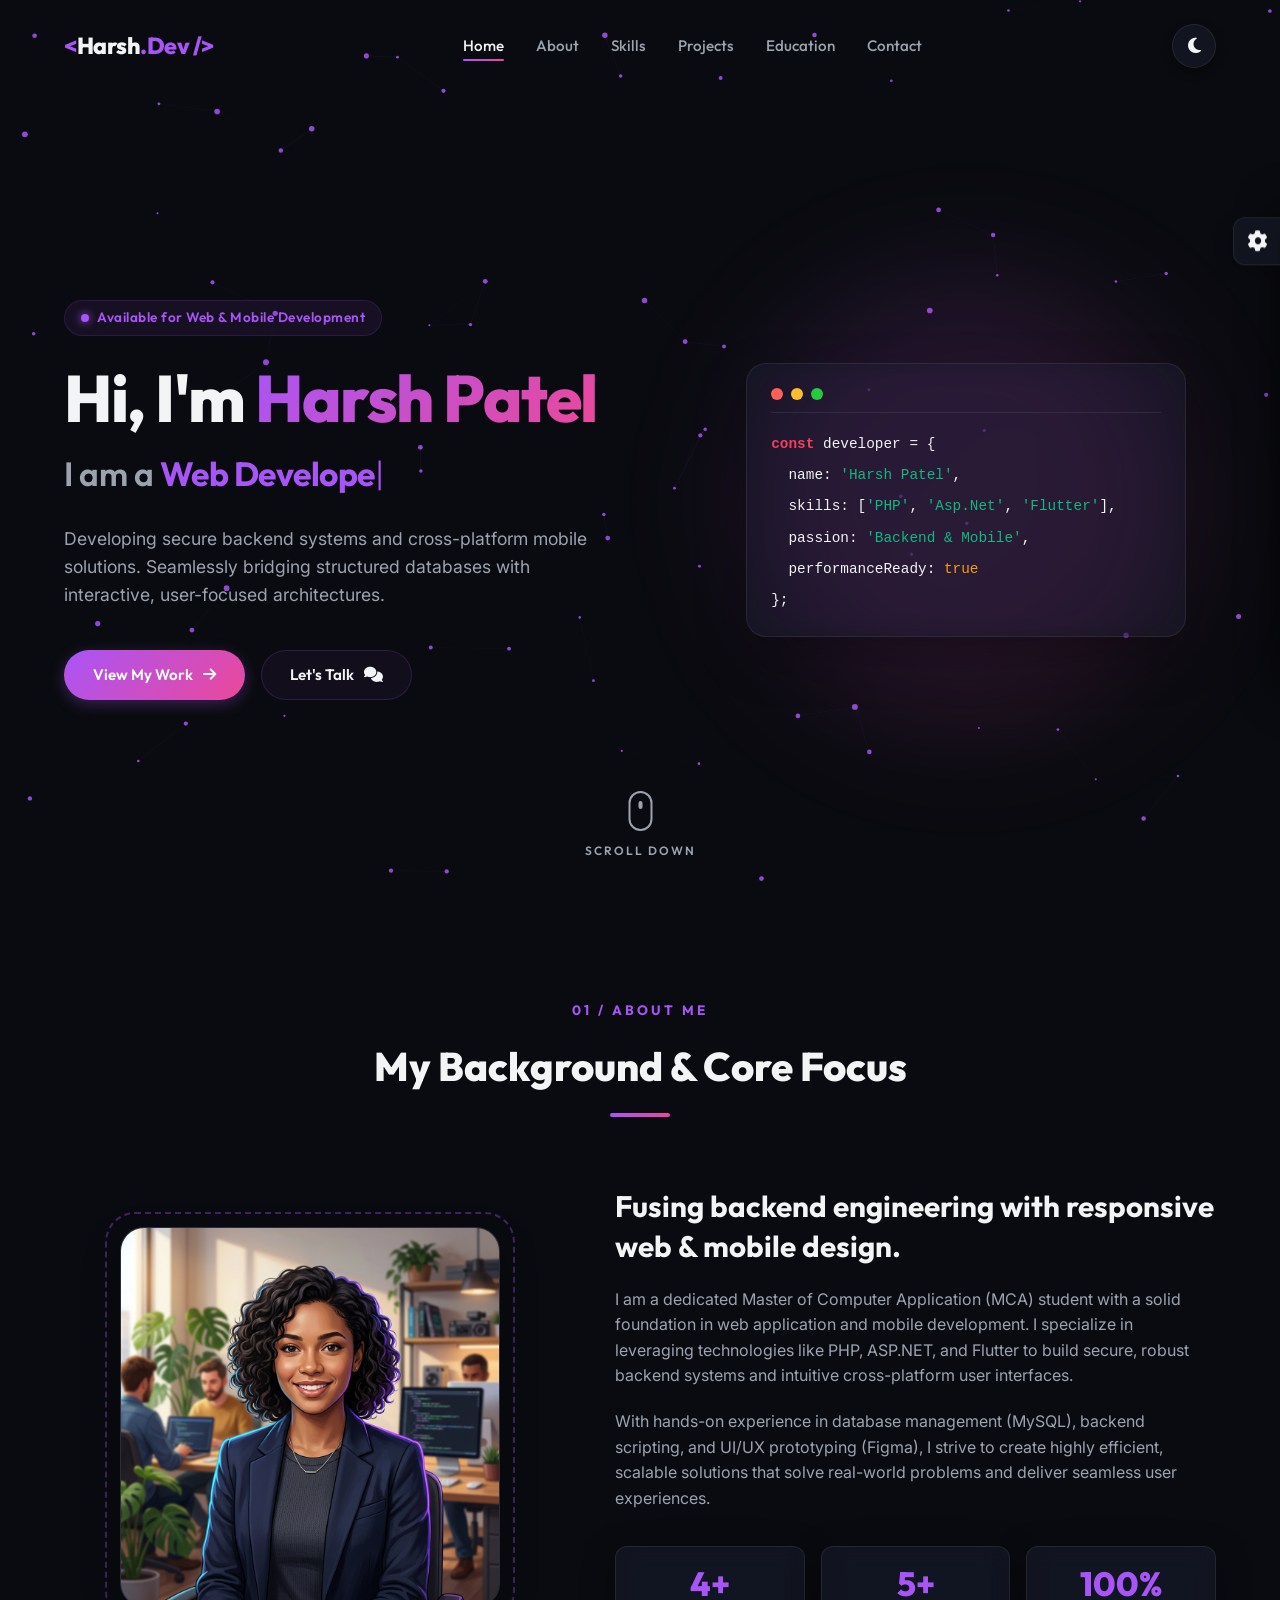
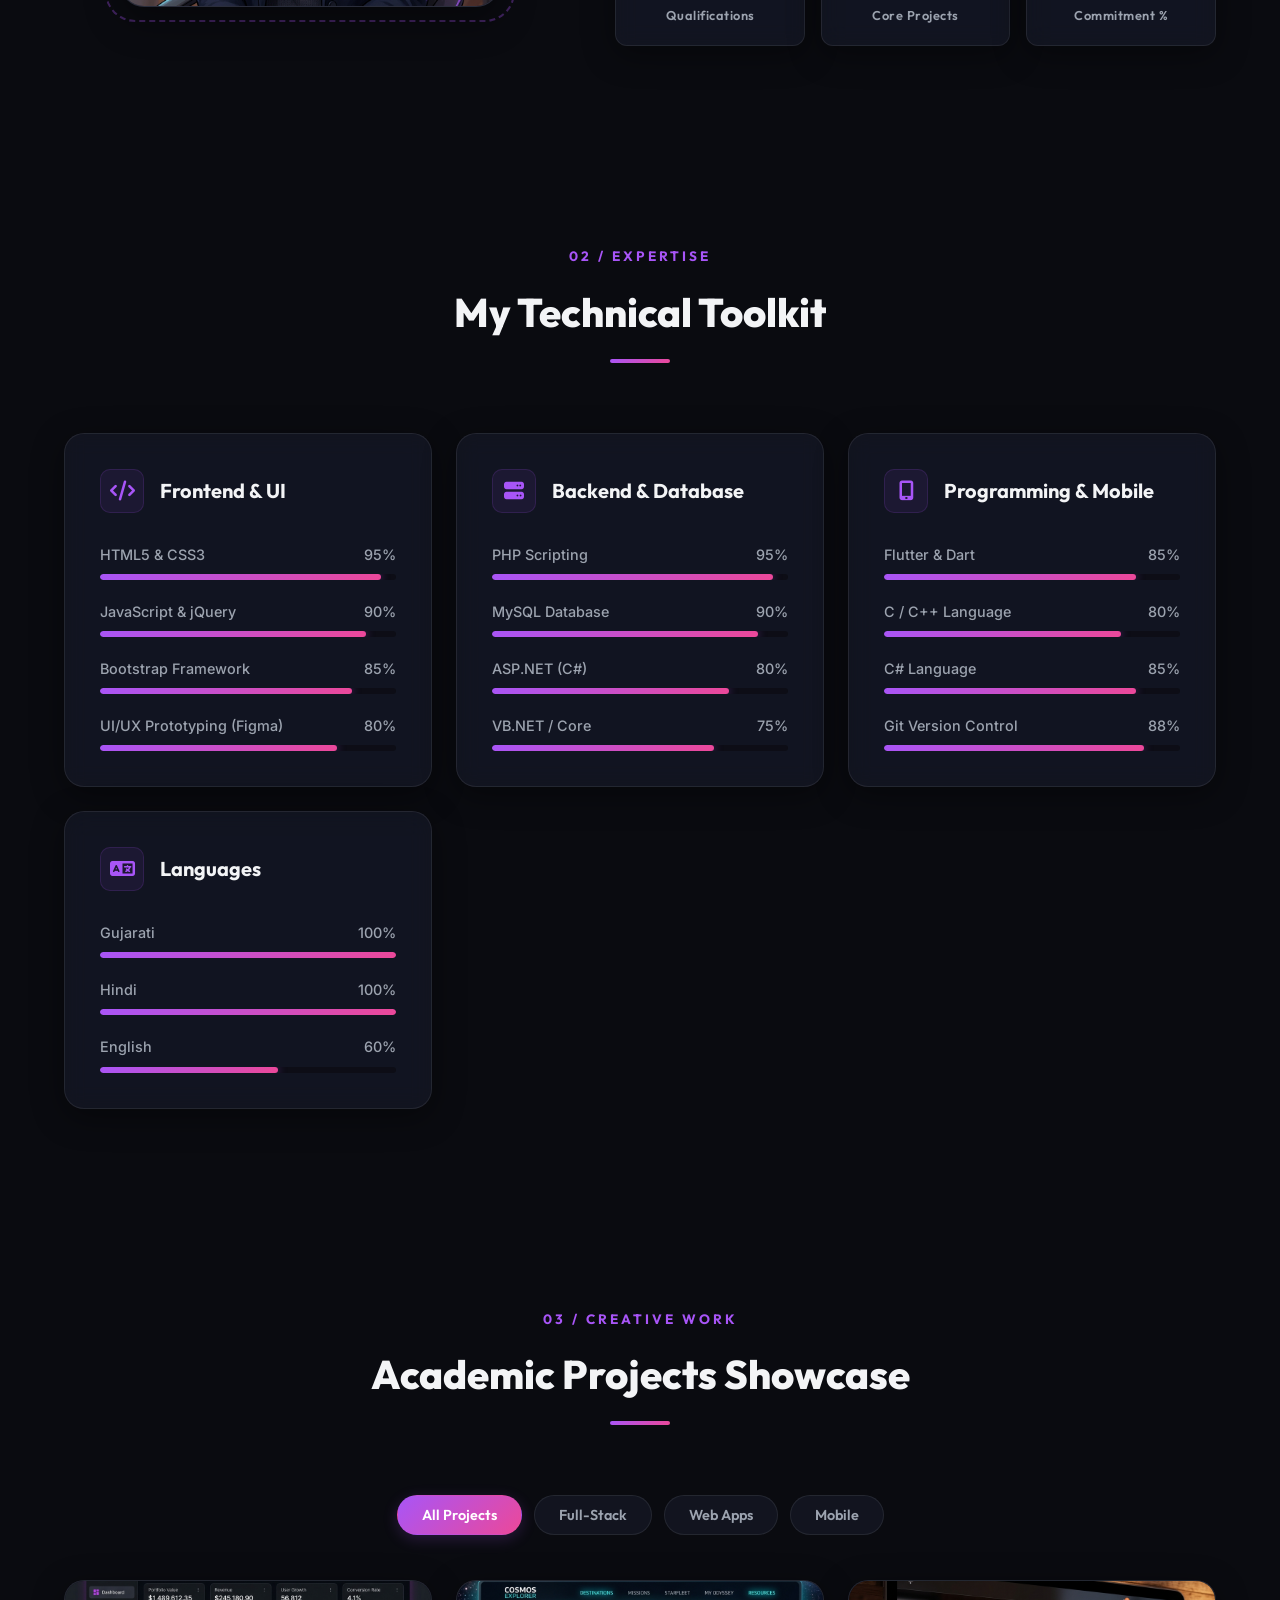
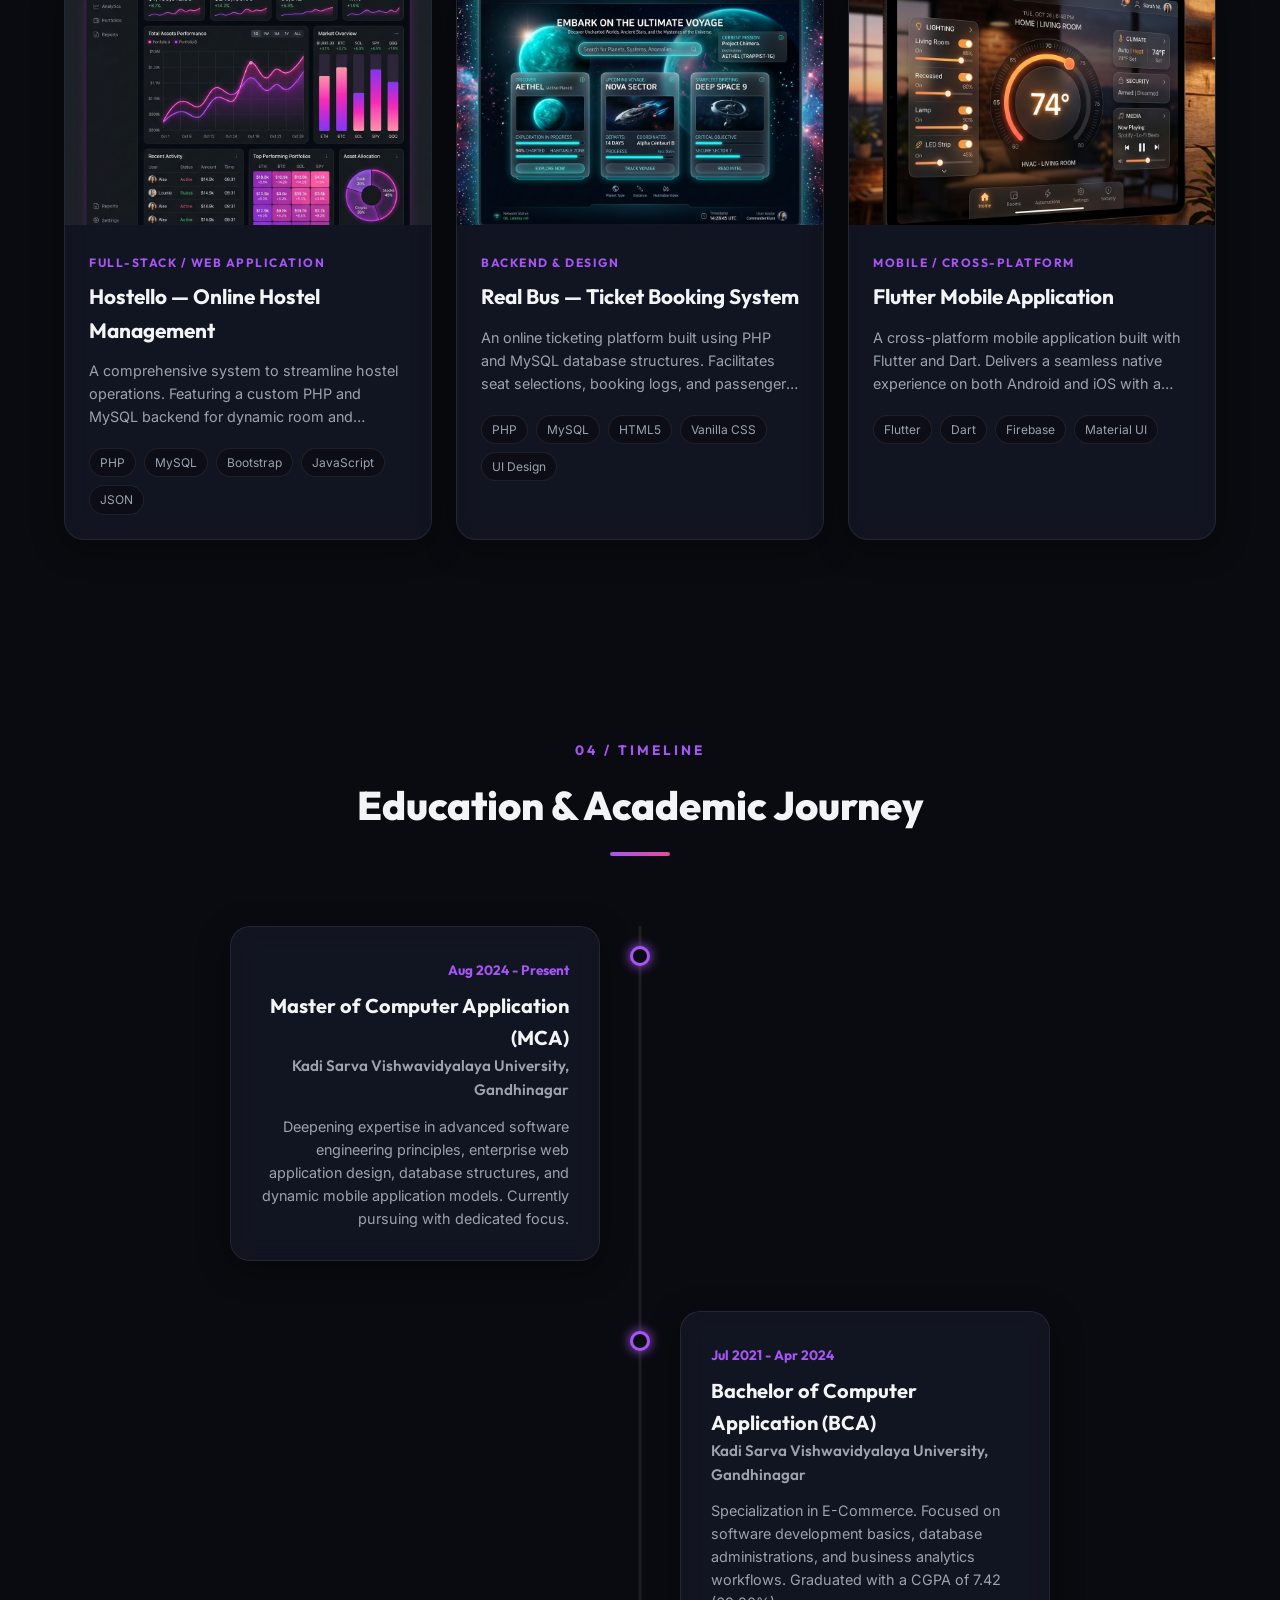
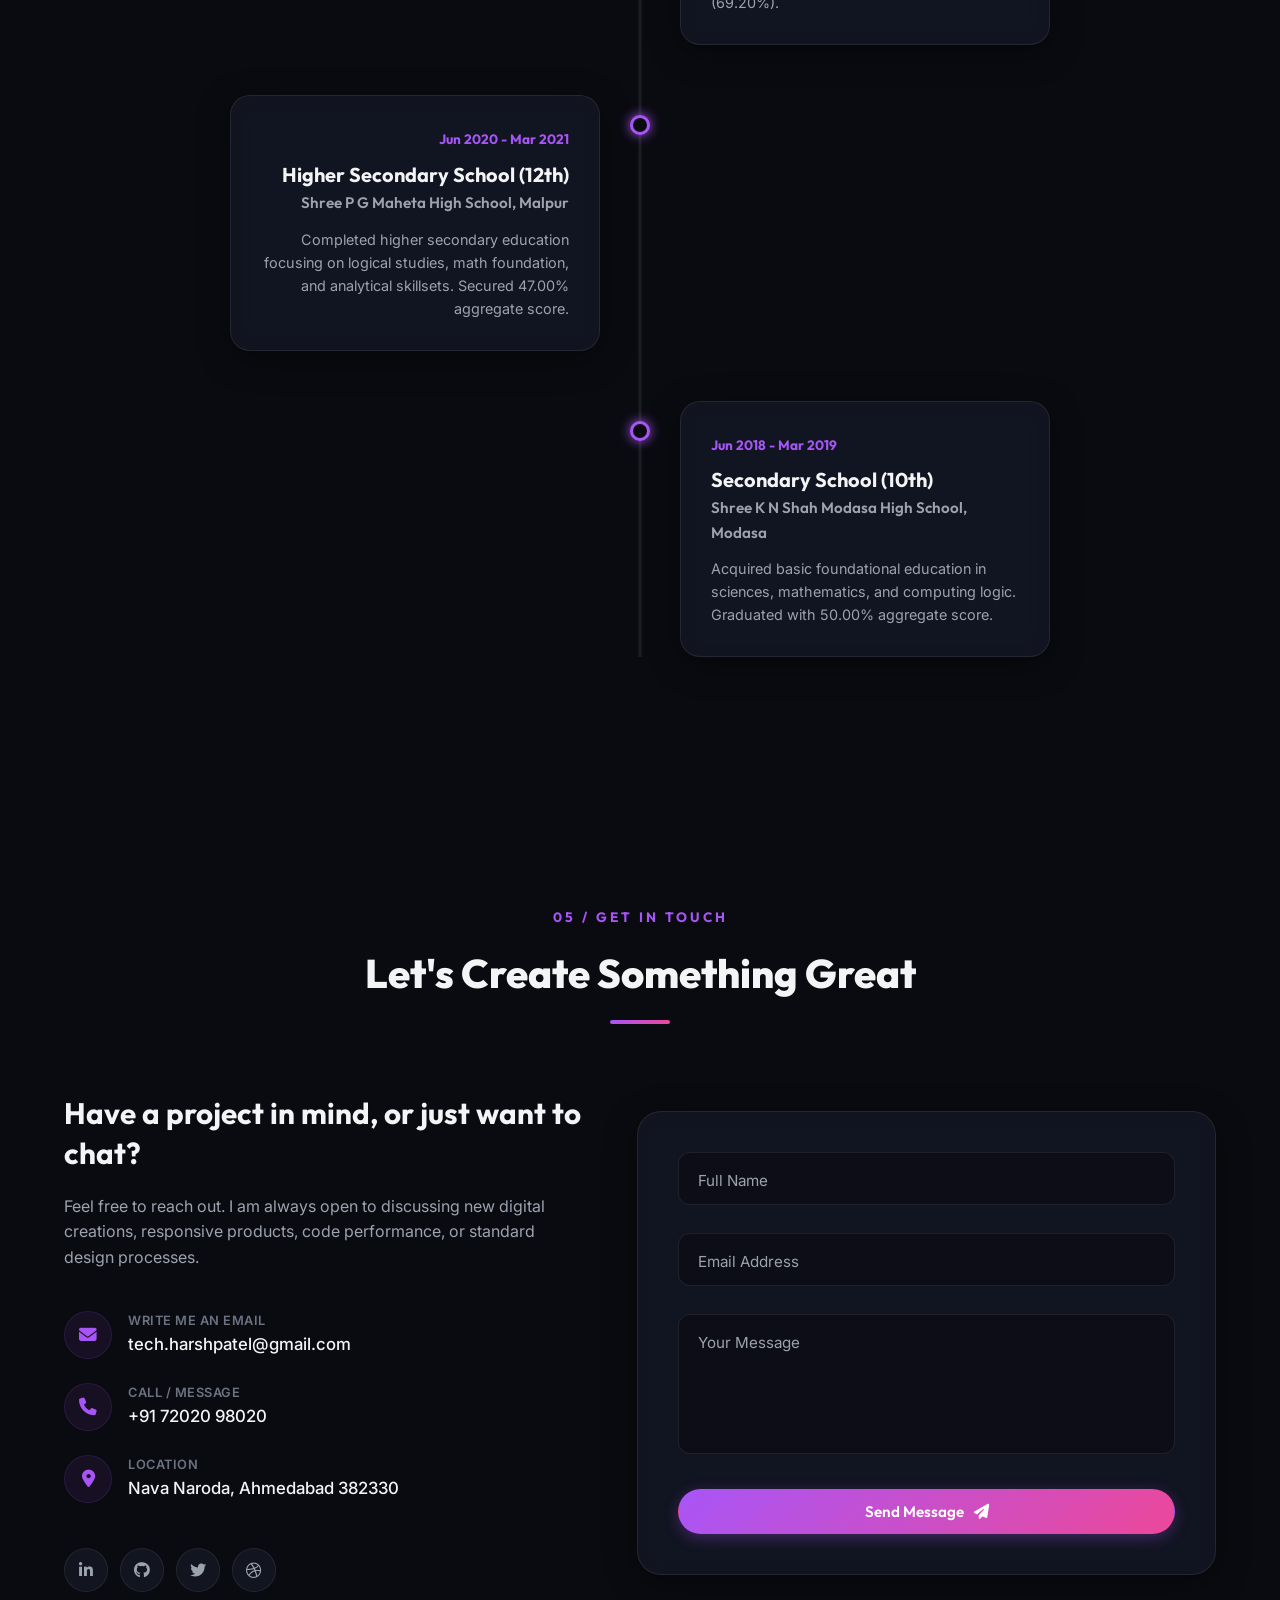
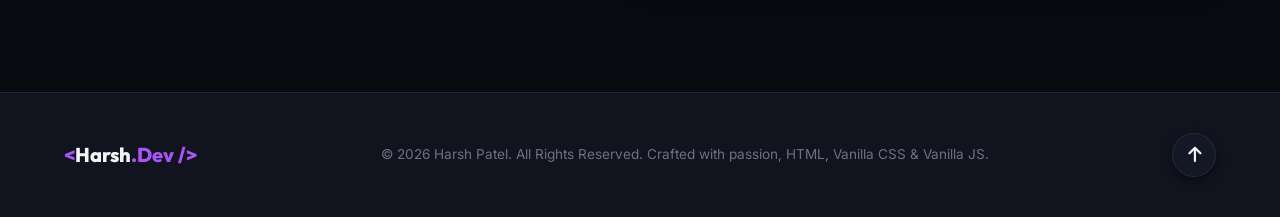
==== code/index.html @ cfdd8e2b ",,," ====
<!DOCTYPE html>
<html lang="en">
<head>
    <meta charset="UTF-8">
    <meta name="viewport" content="width=device-width, initial-scale=1.0">
    <title>Harsh Patel | Web & Flutter Developer Portfolio</title>
    <!-- Meta Descriptions for SEO -->
    <meta name="description" content="Welcome to the professional portfolio of Harsh Patel, a dedicated web and mobile application developer. Explore projects in PHP, ASP.NET, Flutter, and web technologies.">
    <meta name="keywords" content="Harsh Patel, Portfolio, Web Developer, PHP Developer, Flutter Developer, ASP.NET, Kadi Sarva Vishwavidyalaya, Web Application Development">
    
    <!-- Google Fonts -->
    <link rel="preconnect" href="https://fonts.googleapis.com">
    <link rel="preconnect" href="https://fonts.gstatic.com" crossorigin>
    <link href="https://fonts.googleapis.com/css2?family=Inter:wght@300;400;500;600;700&family=Outfit:wght@300;400;500;600;700;800&display=swap" rel="stylesheet">
    
    <!-- FontAwesome for Premium Icons -->
    <link rel="stylesheet" href="https://cdnjs.cloudflare.com/ajax/libs/font-awesome/6.4.0/css/all.min.css">
    
    <!-- Core Stylesheet -->
    <link rel="stylesheet" href="style.css">
</head>
<body class="dark-theme" data-accent="cyberpunk" data-bg-type="particles">

    <!-- Interactive Canvas Background -->
    <canvas id="bg-canvas"></canvas>

    <!-- Theme Customizer Panel -->
    <div class="config-panel" id="configPanel">
        <button class="config-toggle" id="configToggle" aria-label="Toggle settings panel">
            <i class="fa-solid fa-gear"></i>
        </button>
        <div class="config-content">
            <h3>Theme Customizer</h3>
            
            <div class="config-section">
                <h4>Color Mode</h4>
                <div class="theme-switch-wrapper">
                    <button class="theme-switch-btn active" id="darkModeBtn" title="Dark Mode">
                        <i class="fa-solid fa-moon"></i> Dark
                    </button>
                    <button class="theme-switch-btn" id="lightModeBtn" title="Light Mode">
                        <i class="fa-solid fa-sun"></i> Light
                    </button>
                </div>
            </div>

            <div class="config-section">
                <h4>Accent Color</h4>
                <div class="accent-selector">
                    <button class="accent-dot cyberpunk active" data-accent="cyberpunk" title="Cyberpunk Purple"></button>
                    <button class="accent-dot emerald" data-accent="emerald" title="Emerald Aurora"></button>
                    <button class="accent-dot sunset" data-accent="sunset" title="Sunset Gold"></button>
                    <button class="accent-dot ice" data-accent="ice" title="Ice Teal"></button>
                </div>
            </div>

            <div class="config-section">
                <h4>Background Effect</h4>
                <div class="bg-switch-wrapper">
                    <button class="bg-switch-btn active" id="particlesBgBtn">
                        <i class="fa-solid fa-circle-nodes"></i> Particles
                    </button>
                    <button class="bg-switch-btn" id="gradientBgBtn">
                        <i class="fa-solid fa-wand-magic-sparkles"></i> Aurora Glow
                    </button>
                </div>
            </div>

            <div class="config-section">
                <h4>Content Editor</h4>
                <button class="theme-switch-btn" id="enableEditModeBtn" style="width: 100%; border-radius: 8px;">
                    <i class="fa-solid fa-pen-to-square"></i> Edit Portfolio
                </button>
            </div>
        </div>
    </div>

    <!-- Navigation Header -->
    <header class="navbar-header" id="navbarHeader">
        <div class="nav-container">
            <a href="#" class="logo-link" id="logoLink">
                <span class="logo-accent">&lt;</span>Harsh<span class="logo-accent">.Dev /&gt;</span>
            </a>
            
            <nav class="nav-menu" id="navMenu">
                <ul class="nav-list">
                    <li><a href="#hero" class="nav-item active" id="navItemHero">Home</a></li>
                    <li><a href="#about" class="nav-item" id="navItemAbout">About</a></li>
                    <li><a href="#skills" class="nav-item" id="navItemSkills">Skills</a></li>
                    <li><a href="#projects" class="nav-item" id="navItemProjects">Projects</a></li>
                    <li><a href="#experience" class="nav-item" id="navItemExperience">Education</a></li>
                    <li><a href="#contact" class="nav-item" id="navItemContact">Contact</a></li>
                </ul>
            </nav>

            <div class="nav-actions">
                <button class="theme-quick-toggle" id="themeQuickToggle" aria-label="Toggle Dark/Light Mode">
                    <i class="fa-solid fa-moon" id="quickToggleIcon"></i>
                </button>
                <button class="mobile-toggle" id="mobileToggle" aria-label="Toggle Mobile Menu">
                    <span class="bar"></span>
                    <span class="bar"></span>
                    <span class="bar"></span>
                </button>
            </div>
        </div>
    </header>

    <main>
        <!-- Hero Section -->
        <section id="hero" class="hero-section">
            <div class="hero-container">
                <div class="hero-content">
                    <div class="greeting-badge animate-fade-in">
                        <span class="badge-dot"></span> Available for Web & Mobile Development
                    </div>
                    <h1 class="hero-title animate-fade-in-up">
                        Hi, I'm <span class="accent-text gradient-text">Harsh Patel</span>
                    </h1>
                    <h2 class="hero-subtitle animate-fade-in-up-delay">
                        I am a <span class="typing-text" id="typingElement">Web Developer</span><span class="typing-cursor">|</span>
                    </h2>
                    <p class="hero-description animate-fade-in-up-delay-2">
                        Developing secure backend systems and cross-platform mobile solutions. Seamlessly bridging structured databases with interactive, user-focused architectures.
                    </p>
                    <div class="hero-actions animate-fade-in-up-delay-3">
                        <a href="#projects" class="btn btn-primary" id="heroBtnProjects">
                            View My Work <i class="fa-solid fa-arrow-right"></i>
                        </a>
                        <a href="#contact" class="btn btn-secondary" id="heroBtnContact">
                            Let's Talk <i class="fa-solid fa-comments"></i>
                        </a>
                    </div>
                </div>
                
                <div class="hero-visual animate-fade-in-scale">
                    <div class="visual-blob-container">
                        <div class="visual-blob"></div>
                        <div class="visual-card glass">
                            <div class="card-header">
                                <span class="circle-btn red"></span>
                                <span class="circle-btn yellow"></span>
                                <span class="circle-btn green"></span>
                            </div>
                            <div class="card-body-code">
                                <span class="code-line num-1"><span class="code-keyword">const</span> developer = {</span>
                                <span class="code-line num-2">&nbsp;&nbsp;name: <span class="code-string">'Harsh Patel'</span>,</span>
                                <span class="code-line num-3">&nbsp;&nbsp;skills: [<span class="code-string">'PHP'</span>, <span class="code-string">'Asp.Net'</span>, <span class="code-string">'Flutter'</span>],</span>
                                <span class="code-line num-4">&nbsp;&nbsp;passion: <span class="code-string">'Backend & Mobile'</span>,</span>
                                <span class="code-line num-5">&nbsp;&nbsp;performanceReady: <span class="code-literal">true</span></span>
                                <span class="code-line num-6">};</span>
                            </div>
                        </div>
                    </div>
                </div>
            </div>
            
            <a href="#about" class="scroll-indicator" aria-label="Scroll to About Section">
                <span class="mouse-icon">
                    <span class="wheel"></span>
                </span>
                <span class="scroll-text">Scroll Down</span>
            </a>
        </section>

        <!-- About Me Section -->
        <section id="about" class="about-section scroll-reveal">
            <div class="section-container">
                <div class="section-header">
                    <span class="subtitle">01 / ABOUT ME</span>
                    <h2 class="title">My Background & Core Focus</h2>
                    <div class="section-divider"></div>
                </div>
                
                <div class="about-grid">
                    <div class="about-image-wrapper">
                        <div class="image-border-glow"></div>
                        <div class="image-inner">
                            <img src="assets/avatar.png" alt="Executive avatar of Harsh Patel" id="aboutAvatar">
                        </div>
                    </div>
                    
                    <div class="about-content">
                        <h3>Fusing backend engineering with responsive web & mobile design.</h3>
                        <p>
                            I am a dedicated Master of Computer Application (MCA) student with a solid foundation in web application and mobile development. I specialize in leveraging technologies like PHP, ASP.NET, and Flutter to build secure, robust backend systems and intuitive cross-platform user interfaces.
                        </p>
                        <p>
                            With hands-on experience in database management (MySQL), backend scripting, and UI/UX prototyping (Figma), I strive to create highly efficient, scalable solutions that solve real-world problems and deliver seamless user experiences.
                        </p>
                        
                        <div class="stats-counter-grid">
                            <div class="stat-card glass" id="statCardExperience">
                                <div class="stat-num" data-val="4">0</div>
                                <div class="stat-label">Qualifications</div>
                            </div>
                            <div class="stat-card glass" id="statCardProjects">
                                <div class="stat-num" data-val="5">0</div>
                                <div class="stat-label">Core Projects</div>
                            </div>
                            <div class="stat-card glass" id="statCardClients">
                                <div class="stat-num" data-val="100">0</div>
                                <div class="stat-label">Commitment %</div>
                            </div>
                        </div>
                    </div>
                </div>
            </div>
        </section>

        <!-- Skills Section -->
        <section id="skills" class="skills-section scroll-reveal">
            <div class="section-container">
                <div class="section-header">
                    <span class="subtitle">02 / EXPERTISE</span>
                    <h2 class="title">My Technical Toolkit</h2>
                    <div class="section-divider"></div>
                </div>
                
                <div class="skills-grid">
                    <!-- Column 1: Frontend & UI -->
                    <div class="skills-column glass">
                        <div class="column-header">
                            <i class="fa-solid fa-code icon-tech"></i>
                            <h3>Frontend & UI</h3>
                        </div>
                        <div class="skills-list">
                            <div class="skill-bar-wrapper">
                                <div class="skill-info">
                                    <span>HTML5 & CSS3</span>
                                    <span>95%</span>
                                </div>
                                <div class="progress-bar-bg">
                                    <div class="progress-bar-fill" data-progress="95%"></div>
                                </div>
                            </div>
                            <div class="skill-bar-wrapper">
                                <div class="skill-info">
                                    <span>JavaScript & jQuery</span>
                                    <span>90%</span>
                                </div>
                                <div class="progress-bar-bg">
                                    <div class="progress-bar-fill" data-progress="90%"></div>
                                </div>
                            </div>
                            <div class="skill-bar-wrapper">
                                <div class="skill-info">
                                    <span>Bootstrap Framework</span>
                                    <span>85%</span>
                                </div>
                                <div class="progress-bar-bg">
                                    <div class="progress-bar-fill" data-progress="85%"></div>
                                </div>
                            </div>
                            <div class="skill-bar-wrapper">
                                <div class="skill-info">
                                    <span>UI/UX Prototyping (Figma)</span>
                                    <span>80%</span>
                                </div>
                                <div class="progress-bar-bg">
                                    <div class="progress-bar-fill" data-progress="80%"></div>
                                </div>
                            </div>
                        </div>
                    </div>
                    
                    <!-- Column 2: Backend & Database -->
                    <div class="skills-column glass">
                        <div class="column-header">
                            <i class="fa-solid fa-server icon-tech"></i>
                            <h3>Backend & Database</h3>
                        </div>
                        <div class="skills-list">
                            <div class="skill-bar-wrapper">
                                <div class="skill-info">
                                    <span>PHP Scripting</span>
                                    <span>95%</span>
                                </div>
                                <div class="progress-bar-bg">
                                    <div class="progress-bar-fill" data-progress="95%"></div>
                                </div>
                            </div>
                            <div class="skill-bar-wrapper">
                                <div class="skill-info">
                                    <span>MySQL Database</span>
                                    <span>90%</span>
                                </div>
                                <div class="progress-bar-bg">
                                    <div class="progress-bar-fill" data-progress="90%"></div>
                                </div>
                            </div>
                            <div class="skill-bar-wrapper">
                                <div class="skill-info">
                                    <span>ASP.NET (C#)</span>
                                    <span>80%</span>
                                </div>
                                <div class="progress-bar-bg">
                                    <div class="progress-bar-fill" data-progress="80%"></div>
                                </div>
                            </div>
                            <div class="skill-bar-wrapper">
                                <div class="skill-info">
                                    <span>VB.NET / Core</span>
                                    <span>75%</span>
                                </div>
                                <div class="progress-bar-bg">
                                    <div class="progress-bar-fill" data-progress="75%"></div>
                                </div>
                            </div>
                        </div>
                    </div>

                    <!-- Column 3: Programming & Mobile (Flutter) -->
                    <div class="skills-column glass">
                        <div class="column-header">
                            <i class="fa-solid fa-mobile-screen-button icon-tech"></i>
                            <h3>Programming & Mobile</h3>
                        </div>
                        <div class="skills-list">
                            <div class="skill-bar-wrapper">
                                <div class="skill-info">
                                    <span>Flutter & Dart</span>
                                    <span>85%</span>
                                </div>
                                <div class="progress-bar-bg">
                                    <div class="progress-bar-fill" data-progress="85%"></div>
                                </div>
                            </div>
                            <div class="skill-bar-wrapper">
                                <div class="skill-info">
                                    <span>C / C++ Language</span>
                                    <span>80%</span>
                                </div>
                                <div class="progress-bar-bg">
                                    <div class="progress-bar-fill" data-progress="80%"></div>
                                </div>
                            </div>
                            <div class="skill-bar-wrapper">
                                <div class="skill-info">
                                    <span>C# Language</span>
                                    <span>85%</span>
                                </div>
                                <div class="progress-bar-bg">
                                    <div class="progress-bar-fill" data-progress="85%"></div>
                                </div>
                            </div>
                            <div class="skill-bar-wrapper">
                                <div class="skill-info">
                                    <span>Git Version Control</span>
                                    <span>88%</span>
                                </div>
                                <div class="progress-bar-bg">
                                    <div class="progress-bar-fill" data-progress="88%"></div>
                                </div>
                            </div>
                        </div>
                    </div>

                    <!-- Column 4: Linguistic Languages -->
                    <div class="skills-column glass">
                        <div class="column-header">
                            <i class="fa-solid fa-language icon-tech"></i>
                            <h3>Languages</h3>
                        </div>
                        <div class="skills-list">
                            <div class="skill-bar-wrapper">
                                <div class="skill-info">
                                    <span>Gujarati</span>
                                    <span>100%</span>
                                </div>
                                <div class="progress-bar-bg">
                                    <div class="progress-bar-fill" data-progress="100%"></div>
                                </div>
                            </div>
                            <div class="skill-bar-wrapper">
                                <div class="skill-info">
                                    <span>Hindi</span>
                                    <span>100%</span>
                                </div>
                                <div class="progress-bar-bg">
                                    <div class="progress-bar-fill" data-progress="100%"></div>
                                </div>
                            </div>
                            <div class="skill-bar-wrapper">
                                <div class="skill-info">
                                    <span>English</span>
                                    <span>60%</span>
                                </div>
                                <div class="progress-bar-bg">
                                    <div class="progress-bar-fill" data-progress="60%"></div>
                                </div>
                            </div>
                        </div>
                    </div>

                </div>
            </div>
        </section>

        <!-- Projects Section -->
        <section id="projects" class="projects-section scroll-reveal">
            <div class="section-container">
                <div class="section-header">
                    <span class="subtitle">03 / CREATIVE WORK</span>
                    <h2 class="title">Academic Projects Showcase</h2>
                    <div class="section-divider"></div>
                </div>

                <!-- Projects Filter Bar -->
                <div class="projects-filter">
                    <button class="filter-btn active" data-filter="all">All Projects</button>
                    <button class="filter-btn" data-filter="fullstack">Full-Stack</button>
                    <button class="filter-btn" data-filter="web">Web Apps</button>
                    <button class="filter-btn" data-filter="mobile">Mobile</button>
                </div>

                <!-- Projects Grid -->
                <div class="projects-grid" id="projectsGrid">
                    
                    <!-- Project 1: Hostello -->
                    <div class="project-card glass" data-category="fullstack" data-project-id="1">
                        <div class="project-image">
                            <img src="assets/project1.jpg" alt="Hostello Hostel Management System Dashboard Mockup">
                            <div class="project-hover-overlay">
                                <span class="btn-view-details">Explore System Details <i class="fa-solid fa-up-right-from-square"></i></span>
                            </div>
                        </div>
                        <div class="project-info">
                            <span class="project-tag">Full-Stack / Web Application</span>
                            <h3>Hostello — Online Hostel Management</h3>
                            <p>A comprehensive system to streamline hostel operations. Featuring a custom PHP and MySQL backend for dynamic room and student allocations, local JSON file feeds for static content, and a responsive Bootstrap-based administration dashboard.</p>
                            <div class="project-tech-tags">
                                <span>PHP</span>
                                <span>MySQL</span>
                                <span>Bootstrap</span>
                                <span>JavaScript</span>
                                <span>JSON</span>
                            </div>
                        </div>
                    </div>

                    <!-- Project 2: Real Bus -->
                    <div class="project-card glass" data-category="web" data-project-id="2">
                        <div class="project-image">
                            <img src="assets/project2.jpg" alt="Real Bus Booking System Dashboard Mockup">
                            <div class="project-hover-overlay">
                                <span class="btn-view-details">Explore System Details <i class="fa-solid fa-up-right-from-square"></i></span>
                            </div>
                        </div>
                        <div class="project-info">
                            <span class="project-tag">Backend & Design</span>
                            <h3>Real Bus — Ticket Booking System</h3>
                            <p>An online ticketing platform built using PHP and MySQL database structures. Facilitates seat selections, booking logs, and passenger schedule lookups with an intuitive administrative UI template.</p>
                            <div class="project-tech-tags">
                                <span>PHP</span>
                                <span>MySQL</span>
                                <span>HTML5</span>
                                <span>Vanilla CSS</span>
                                <span>UI Design</span>
                            </div>
                        </div>
                    </div>

                    <!-- Project 3: Flutter App -->
                    <div class="project-card glass" data-category="mobile" data-project-id="3">
                        <div class="project-image">
                            <img src="assets/project3.jpg" alt="Flutter Mobile Application Project Mockup">
                            <div class="project-hover-overlay">
                                <span class="btn-view-details">Explore System Details <i class="fa-solid fa-up-right-from-square"></i></span>
                            </div>
                        </div>
                        <div class="project-info">
                            <span class="project-tag">Mobile / Cross-Platform</span>
                            <h3>Flutter Mobile Application</h3>
                            <p>A cross-platform mobile application built with Flutter and Dart. Delivers a seamless native experience on both Android and iOS with a beautiful, responsive UI and smooth animations.</p>
                            <div class="project-tech-tags">
                                <span>Flutter</span>
                                <span>Dart</span>
                                <span>Firebase</span>
                                <span>Material UI</span>
                            </div>
                        </div>
                    </div>

                </div>
            </div>
        </section>

        <!-- Project Details Modal (Reusable Glassmorphic Popup) -->
        <div class="project-modal" id="projectModal">
            <div class="modal-overlay" id="modalOverlay"></div>
            <div class="modal-wrapper glass">
                <button class="modal-close" id="modalCloseBtn" aria-label="Close modal">
                    <i class="fa-solid fa-times"></i>
                </button>
                <div class="modal-content-scroll">
                    <div class="modal-grid">
                        <div class="modal-media">
                            <img src="" alt="Active Project Media" id="modalImg">
                        </div>
                        <div class="modal-details">
                            <span class="project-tag" id="modalTag">Category</span>
                            <h3 id="modalTitle">Project Title</h3>
                            <p class="modal-description" id="modalDesc">Detailed description about this project. Explaining the architectural goals, technology choices, and performance optimization details.</p>
                            
                            <div class="modal-info-block">
                                <h4>Key Architecture & Features</h4>
                                <ul class="modal-highlights" id="modalHighlights">
                                    <li>Interactive dynamic UI using optimized components.</li>
                                    <li>Sub-150ms visual response to complex animations.</li>
                                    <li>98+ LightHouse SEO & Accessibility audit score.</li>
                                </ul>
                            </div>
                            
                            <div class="modal-actions">
                                <a href="#" target="_blank" class="btn btn-primary" id="modalDemoLink">
                                    Launch Demo <i class="fa-solid fa-external-link"></i>
                                </a>
                                <a href="#" target="_blank" class="btn btn-secondary" id="modalCodeLink">
                                    GitHub Code <i class="fa-solid fa-code"></i>
                                </a>
                            </div>
                        </div>
                    </div>
                </div>
            </div>
        </div>


        <!-- Experience Timeline Section (Converted to Education Timeline) -->
        <section id="experience" class="experience-section scroll-reveal">
            <div class="section-container">
                <div class="section-header">
                    <span class="subtitle">04 / TIMELINE</span>
                    <h2 class="title">Education & Academic Journey</h2>
                    <div class="section-divider"></div>
                </div>

                <div class="timeline">
                    <div class="timeline-line"></div>
                    
                    <!-- Item 1: MCA -->
                    <div class="timeline-item left">
                        <div class="timeline-dot"></div>
                        <div class="timeline-card glass">
                            <span class="timeline-date">Aug 2024 - Present</span>
                            <h3>Master of Computer Application (MCA)</h3>
                            <h4 class="timeline-company">Kadi Sarva Vishwavidyalaya University, Gandhinagar</h4>
                            <p>Deepening expertise in advanced software engineering principles, enterprise web application design, database structures, and dynamic mobile application models. Currently pursuing with dedicated focus.</p>
                        </div>
                    </div>

                    <!-- Item 2: BCA -->
                    <div class="timeline-item right">
                        <div class="timeline-dot"></div>
                        <div class="timeline-card glass">
                            <span class="timeline-date">Jul 2021 - Apr 2024</span>
                            <h3>Bachelor of Computer Application (BCA)</h3>
                            <h4 class="timeline-company">Kadi Sarva Vishwavidyalaya University, Gandhinagar</h4>
                            <p>Specialization in E-Commerce. Focused on software development basics, database administrations, and business analytics workflows. Graduated with a CGPA of 7.42 (69.20%).</p>
                        </div>
                    </div>

                    <!-- Item 3: 12th Grade -->
                    <div class="timeline-item left">
                        <div class="timeline-dot"></div>
                        <div class="timeline-card glass">
                            <span class="timeline-date">Jun 2020 - Mar 2021</span>
                            <h3>Higher Secondary School (12th)</h3>
                            <h4 class="timeline-company">Shree P G Maheta High School, Malpur</h4>
                            <p>Completed higher secondary education focusing on logical studies, math foundation, and analytical skillsets. Secured 47.00% aggregate score.</p>
                        </div>
                    </div>

                    <!-- Item 4: 10th Grade -->
                    <div class="timeline-item right">
                        <div class="timeline-dot"></div>
                        <div class="timeline-card glass">
                            <span class="timeline-date">Jun 2018 - Mar 2019</span>
                            <h3>Secondary School (10th)</h3>
                            <h4 class="timeline-company">Shree K N Shah Modasa High School, Modasa</h4>
                            <p>Acquired basic foundational education in sciences, mathematics, and computing logic. Graduated with 50.00% aggregate score.</p>
                        </div>
                    </div>
                </div>
            </div>
        </section>

        <!-- Contact Section -->
        <section id="contact" class="contact-section scroll-reveal">
            <div class="section-container">
                <div class="section-header">
                    <span class="subtitle">05 / GET IN TOUCH</span>
                    <h2 class="title">Let's Create Something Great</h2>
                    <div class="section-divider"></div>
                </div>

                <div class="contact-grid">
                    <div class="contact-info">
                        <h3>Have a project in mind, or just want to chat?</h3>
                        <p>Feel free to reach out. I am always open to discussing new digital creations, responsive products, code performance, or standard design processes.</p>
                        
                        <div class="contact-methods">
                            <div class="contact-method-item">
                                <div class="icon-circle">
                                    <i class="fa-solid fa-envelope"></i>
                                </div>
                                <div class="item-text">
                                    <span>Write Me An Email</span>
                                    <a href="mailto:tech.harshpatel@gmail.com">tech.harshpatel@gmail.com</a>
                                </div>
                            </div>
                            <div class="contact-method-item">
                                <div class="icon-circle">
                                    <i class="fa-solid fa-phone"></i>
                                </div>
                                <div class="item-text">
                                    <span>Call / Message</span>
                                    <a href="tel:+917202098020">+91 72020 98020</a>
                                </div>
                            </div>
                            <div class="contact-method-item">
                                <div class="icon-circle">
                                    <i class="fa-solid fa-location-dot"></i>
                                </div>
                                <div class="item-text">
                                    <span>Location</span>
                                    <span>Nava Naroda, Ahmedabad 382330</span>
                                </div>
                            </div>
                        </div>

                        <div class="social-links-container">
                            <a href="#" class="social-icon-btn" aria-label="LinkedIn Profiles"><i class="fa-brands fa-linkedin-in"></i></a>
                            <a href="#" class="social-icon-btn" aria-label="GitHub Repositories"><i class="fa-brands fa-github"></i></a>
                            <a href="#" class="social-icon-btn" aria-label="Twitter Profiles"><i class="fa-brands fa-twitter"></i></a>
                            <a href="#" class="social-icon-btn" aria-label="Dribbble Designs"><i class="fa-brands fa-dribbble"></i></a>
                        </div>
                    </div>

                    <div class="contact-form-container glass">
                        <form id="contactForm" novalidate>
                            <div class="form-group">
                                <input type="text" id="contactName" class="form-input" required placeholder=" ">
                                <label for="contactName" class="form-label">Full Name</label>
                                <span class="error-msg" id="nameError">Name must contain at least 2 characters.</span>
                            </div>

                            <div class="form-group">
                                <input type="email" id="contactEmail" class="form-input" required placeholder=" ">
                                <label for="contactEmail" class="form-label">Email Address</label>
                                <span class="error-msg" id="emailError">Please provide a valid email address.</span>
                            </div>

                            <div class="form-group">
                                <textarea id="contactMessage" class="form-input textarea" required placeholder=" "></textarea>
                                <label for="contactMessage" class="form-label">Your Message</label>
                                <span class="error-msg" id="messageError">Message must contain at least 10 characters.</span>
                            </div>

                            <button type="submit" class="btn btn-primary btn-submit" id="formSubmitBtn">
                                Send Message <i class="fa-solid fa-paper-plane"></i>
                            </button>
                        </form>

                        <!-- Contact Success Popup Overlay -->
                        <div class="form-success-overlay" id="formSuccessOverlay">
                            <div class="success-content">
                                <div class="success-icon-circle">
                                    <i class="fa-solid fa-check"></i>
                                </div>
                                <h3>Message Sent!</h3>
                                <p>Thank you so much. I have received your message and will get back to you within 24 hours.</p>
                                <button class="btn btn-primary btn-close-success" id="closeSuccessBtn">Close</button>
                            </div>
                        </div>
                    </div>
                </div>
            </div>
        </section>
    </main>

    <!-- Footer -->
    <footer class="footer-section">
        <div class="footer-container">
            <div class="footer-logo">
                <span class="logo-accent">&lt;</span>Harsh<span class="logo-accent">.Dev /&gt;</span>
            </div>
            
            <p class="footer-copyright">
                &copy; 2026 Harsh Patel. All Rights Reserved. Crafted with passion, HTML, Vanilla CSS & Vanilla JS.
            </p>

            <a href="#" class="back-to-top" id="backToTopBtn" aria-label="Scroll back to top">
                <i class="fa-solid fa-arrow-up"></i>
            </a>
        </div>
    </footer>
    
    <!-- Edit Mode Login Modal -->
    <div class="project-modal" id="editLoginModal">
        <div class="modal-overlay" id="editLoginOverlay"></div>
        <div class="modal-wrapper glass" style="max-width:420px; padding:40px 36px; border-radius:24px; z-index:1000001; text-align:center;">
            <button class="modal-close" id="editLoginCloseBtn" aria-label="Close">
                <i class="fa-solid fa-times"></i>
            </button>
            <div style="margin-bottom:24px;">
                <div style="width:60px;height:60px;background:linear-gradient(135deg,var(--accent-primary),var(--accent-secondary));border-radius:16px;display:flex;align-items:center;justify-content:center;margin:0 auto 16px;">
                    <i class="fa-solid fa-pen-to-square" style="font-size:1.4rem;color:#fff;"></i>
                </div>
                <h3 style="font-family:var(--font-heading);font-size:1.5rem;font-weight:800;margin-bottom:6px;">Portfolio Editor</h3>
                <p style="font-size:0.85rem;color:var(--text-secondary);">Enter credentials to unlock Edit Mode</p>
            </div>
            <div style="display:flex;flex-direction:column;gap:14px;text-align:left;">
                <div>
                    <label style="font-size:0.8rem;font-weight:600;color:var(--text-secondary);display:block;margin-bottom:6px;text-transform:uppercase;letter-spacing:0.05em;">Username</label>
                    <input type="text" id="editUsername" placeholder="Enter username"
                        style="width:100%;box-sizing:border-box;padding:13px 18px;border-radius:12px;border:1px solid var(--glass-border);background:rgba(255,255,255,0.05);color:var(--text-primary);font-size:0.95rem;font-family:var(--font-body);outline:none;transition:border 0.2s;"
                        autocomplete="off">
                </div>
                <div>
                    <label style="font-size:0.8rem;font-weight:600;color:var(--text-secondary);display:block;margin-bottom:6px;text-transform:uppercase;letter-spacing:0.05em;">Password</label>
                    <input type="password" id="editPassword" placeholder="Enter password"
                        style="width:100%;box-sizing:border-box;padding:13px 18px;border-radius:12px;border:1px solid var(--glass-border);background:rgba(255,255,255,0.05);color:var(--text-primary);font-size:0.95rem;font-family:var(--font-body);outline:none;transition:border 0.2s;"
                        autocomplete="off">
                </div>
                <p id="editLoginError" style="display:none;color:#ff4d6d;font-size:0.82rem;font-weight:600;text-align:center;padding:8px 12px;background:rgba(255,77,109,0.1);border-radius:8px;">
                    <i class="fa-solid fa-circle-exclamation"></i> Incorrect credentials. Please try again.
                </p>
                <button class="btn btn-primary" id="submitEditLoginBtn" style="width:100%;margin-top:6px;padding:14px;font-size:0.95rem;">
                    <i class="fa-solid fa-unlock"></i> Unlock Editor
                </button>
            </div>
        </div>
    </div>

    <!-- Core Script -->
    <script src="script.js"></script>
</body>
</html>
---- code/style.css ----
/* ==========================================================================
   PREMIUM PORTFOLIO STYLESHEET
   Description: Core design system with responsive glassmorphism, 
                dynamic custom themes, micro-animations, and clean typography.
   ========================================================================== */

/* --------------------------------------------------------------------------
   1. DESIGN SYSTEM & ROOT VARIABLES
   -------------------------------------------------------------------------- */
:root {
    /* Base Font Family */
    --font-heading: 'Outfit', sans-serif;
    --font-body: 'Inter', sans-serif;

    /* Theme-specific Colors (Default Dark Theme) */
    --bg-primary: #0a0b10;
    --bg-secondary: #11131e;
    --bg-surface: #181b2a;
    
    --text-primary: #f3f4f6;
    --text-secondary: #9ca3af;
    --text-muted: #6b7280;
    
    --glass-bg: rgba(24, 27, 42, 0.6);
    --glass-border: rgba(255, 255, 255, 0.08);
    --shadow: rgba(0, 0, 0, 0.4);
    --shadow-rgb: 0, 0, 0;
    --input-bg: rgba(10, 11, 16, 0.6);
    --card-glow: rgba(255, 255, 255, 0.02);

    /* Transition Speeds */
    --transition-fast: 0.2s cubic-bezier(0.4, 0, 0.2, 1);
    --transition-medium: 0.4s cubic-bezier(0.4, 0, 0.2, 1);
    --transition-slow: 0.8s cubic-bezier(0.4, 0, 0.2, 1);
}

/* Light Theme Variables */
body.light-theme {
    --bg-primary: #f6f8fd;
    --bg-secondary: #ffffff;
    --bg-surface: #f0f4f9;
    
    --text-primary: #0f172a;
    --text-secondary: #475569;
    --text-muted: #94a3b8;
    
    --glass-bg: rgba(255, 255, 255, 0.7);
    --glass-border: rgba(15, 23, 42, 0.08);
    --shadow: rgba(15, 23, 42, 0.08);
    --shadow-rgb: 15, 23, 42;
    --input-bg: rgba(240, 244, 249, 0.8);
    --card-glow: rgba(15, 23, 42, 0.01);
}

/* Accent Color Variations (Dynamic runtime application) */
body[data-accent="cyberpunk"] {
    --accent: #a855f7;
    --accent-rgb: 168, 85, 247;
    --accent-glow: rgba(168, 85, 247, 0.4);
    --gradient-accent: linear-gradient(135deg, #a855f7 0%, #ec4899 100%);
    --gradient-glow: linear-gradient(135deg, rgba(168, 85, 247, 0.15) 0%, rgba(236, 72, 153, 0.15) 100%);
}

body[data-accent="emerald"] {
    --accent: #10b981;
    --accent-rgb: 16, 185, 129;
    --accent-glow: rgba(16, 185, 129, 0.4);
    --gradient-accent: linear-gradient(135deg, #10b981 0%, #3b82f6 100%);
    --gradient-glow: linear-gradient(135deg, rgba(16, 185, 129, 0.15) 0%, rgba(59, 130, 246, 0.15) 100%);
}

body[data-accent="sunset"] {
    --accent: #f59e0b;
    --accent-rgb: 245, 158, 11;
    --accent-glow: rgba(245, 158, 11, 0.4);
    --gradient-accent: linear-gradient(135deg, #f59e0b 0%, #ef4444 100%);
    --gradient-glow: linear-gradient(135deg, rgba(245, 158, 11, 0.15) 0%, rgba(239, 68, 68, 0.15) 100%);
}

body[data-accent="ice"] {
    --accent: #06b6d4;
    --accent-rgb: 6, 182, 212;
    --accent-glow: rgba(6, 182, 212, 0.4);
    --gradient-accent: linear-gradient(135deg, #06b6d4 0%, #6366f1 100%);
    --gradient-glow: linear-gradient(135deg, rgba(6, 182, 212, 0.15) 0%, rgba(99, 102, 241, 0.15) 100%);
}

/* --------------------------------------------------------------------------
   2. GLOBAL RESETS & SCROLLBAR
   -------------------------------------------------------------------------- */
* {
    margin: 0;
    padding: 0;
    box-sizing: border-box;
}

html {
    scroll-behavior: smooth;
    font-size: 16px;
    height: 100%;
}

body {
    background-color: var(--bg-primary);
    color: var(--text-primary);
    font-family: var(--font-body);
    line-height: 1.6;
    overflow-x: hidden;
    transition: background-color var(--transition-medium), color var(--transition-medium);
}

body.no-scroll {
    overflow: hidden;
}

canvas#bg-canvas {
    position: fixed;
    top: 0;
    left: 0;
    width: 100%;
    height: 100%;
    z-index: -1;
    pointer-events: all;
    opacity: 0.85;
    transition: opacity var(--transition-medium);
}

body[data-bg-type="gradient"] canvas#bg-canvas {
    opacity: 0;
    pointer-events: none;
}

/* Smooth custom scrollbars */
::-webkit-scrollbar {
    width: 10px;
}

::-webkit-scrollbar-track {
    background: var(--bg-primary);
}

::-webkit-scrollbar-thumb {
    background: rgba(var(--accent-rgb), 0.25);
    border-radius: 5px;
    border: 2px solid var(--bg-primary);
    transition: background var(--transition-fast);
}

::-webkit-scrollbar-thumb:hover {
    background: var(--accent);
}

/* --------------------------------------------------------------------------
   3. REUSABLE UTILITIES & LAYOUTS
   -------------------------------------------------------------------------- */
.glass {
    background: var(--glass-bg);
    backdrop-filter: blur(12px) saturate(180%);
    -webkit-backdrop-filter: blur(12px) saturate(180%);
    border: 1px solid var(--glass-border);
    border-radius: 16px;
    box-shadow: 0 8px 32px 0 var(--shadow);
}

.gradient-text {
    background: var(--gradient-accent);
    -webkit-background-clip: text;
    -webkit-text-fill-color: transparent;
    background-clip: text;
    display: inline-block;
}

/* Buttons */
.btn {
    display: inline-flex;
    align-items: center;
    justify-content: center;
    gap: 10px;
    padding: 12px 28px;
    font-family: var(--font-heading);
    font-size: 0.95rem;
    font-weight: 600;
    border-radius: 50px;
    cursor: pointer;
    text-decoration: none;
    transition: all var(--transition-medium);
    border: 1px solid transparent;
}

.btn-primary {
    background: var(--gradient-accent);
    color: #ffffff;
    box-shadow: 0 4px 15px rgba(var(--accent-rgb), 0.3);
}

.btn-primary:hover {
    transform: translateY(-3px);
    box-shadow: 0 8px 25px rgba(var(--accent-rgb), 0.5);
}

.btn-secondary {
    background: rgba(var(--accent-rgb), 0.05);
    color: var(--text-primary);
    border: 1px solid rgba(var(--accent-rgb), 0.2);
}

.btn-secondary:hover {
    background: rgba(var(--accent-rgb), 0.12);
    border-color: var(--accent);
    transform: translateY(-3px);
}

/* Section Common Layout */
.section-container {
    max-width: 1200px;
    margin: 0 auto;
    padding: 100px 24px;
}

.section-header {
    text-align: center;
    margin-bottom: 70px;
}

.section-header .subtitle {
    font-family: var(--font-heading);
    font-size: 0.85rem;
    letter-spacing: 3px;
    color: var(--accent);
    font-weight: 700;
    display: block;
    margin-bottom: 12px;
}

.section-header .title {
    font-family: var(--font-heading);
    font-size: 2.5rem;
    font-weight: 800;
    color: var(--text-primary);
}

.section-divider {
    width: 60px;
    height: 4px;
    background: var(--gradient-accent);
    margin: 15px auto 0 auto;
    border-radius: 10px;
}

/* --------------------------------------------------------------------------
   4. NAVIGATION & HEADER
   -------------------------------------------------------------------------- */
.navbar-header {
    position: fixed;
    top: 0;
    left: 0;
    width: 100%;
    z-index: 100;
    transition: all var(--transition-medium);
    padding: 24px 0;
}

.navbar-header.scrolled {
    padding: 12px 0;
    background: var(--glass-bg);
    backdrop-filter: blur(12px);
    -webkit-backdrop-filter: blur(12px);
    box-shadow: 0 4px 20px var(--shadow);
    border-bottom: 1px solid var(--glass-border);
}

.nav-container {
    max-width: 1200px;
    margin: 0 auto;
    padding: 0 24px;
    display: flex;
    align-items: center;
    justify-content: space-between;
}

.logo-link {
    font-family: var(--font-heading);
    font-size: 1.45rem;
    font-weight: 800;
    color: var(--text-primary);
    text-decoration: none;
    letter-spacing: -0.5px;
    transition: transform var(--transition-fast);
}

.logo-link:hover {
    transform: scale(1.03);
}

.logo-accent {
    color: var(--accent);
    font-weight: 800;
    transition: color var(--transition-medium);
}

.nav-menu {
    display: flex;
    align-items: center;
}

.nav-list {
    display: flex;
    list-style: none;
    gap: 32px;
}

.nav-item {
    font-family: var(--font-heading);
    font-size: 0.95rem;
    font-weight: 500;
    color: var(--text-secondary);
    text-decoration: none;
    transition: all var(--transition-fast);
    position: relative;
    padding: 6px 0;
}

.nav-item:hover, .nav-item.active {
    color: var(--text-primary);
}

.nav-item::after {
    content: '';
    position: absolute;
    bottom: 0;
    left: 0;
    width: 0;
    height: 2.5px;
    background: var(--gradient-accent);
    border-radius: 10px;
    transition: width var(--transition-fast);
}

.nav-item:hover::after, .nav-item.active::after {
    width: 100%;
}

.nav-actions {
    display: flex;
    align-items: center;
    gap: 16px;
}

.theme-quick-toggle, .mobile-toggle {
    background: var(--glass-bg);
    border: 1px solid var(--glass-border);
    color: var(--text-primary);
    width: 44px;
    height: 44px;
    border-radius: 50%;
    cursor: pointer;
    display: flex;
    align-items: center;
    justify-content: center;
    font-size: 1.1rem;
    box-shadow: 0 4px 10px var(--shadow);
    transition: all var(--transition-fast);
}

.theme-quick-toggle:hover {
    background: var(--accent);
    color: #ffffff;
    transform: rotate(15deg) scale(1.05);
}

.mobile-toggle {
    display: none;
    flex-direction: column;
    gap: 5px;
    padding: 0;
}

.mobile-toggle .bar {
    width: 18px;
    height: 2px;
    background: var(--text-primary);
    border-radius: 10px;
    transition: all var(--transition-fast);
}

/* --------------------------------------------------------------------------
   5. DYNAMIC CUSTOMIZER PANEL
   -------------------------------------------------------------------------- */
.config-panel {
    position: fixed;
    top: 50%;
    right: -280px;
    transform: translateY(-50%);
    width: 280px;
    background: var(--glass-bg);
    backdrop-filter: blur(25px);
    -webkit-backdrop-filter: blur(25px);
    border: 1px solid var(--glass-border);
    border-radius: 20px 0 0 20px;
    z-index: 1000;
    box-shadow: -10px 0 35px var(--shadow);
    transition: right var(--transition-medium);
}

.config-panel.open {
    right: 0;
}

.config-toggle {
    position: absolute;
    left: -48px;
    top: 20px;
    width: 48px;
    height: 48px;
    background: var(--glass-bg);
    border: 1px solid var(--glass-border);
    border-right: none;
    border-radius: 12px 0 0 12px;
    color: var(--text-primary);
    cursor: pointer;
    display: flex;
    align-items: center;
    justify-content: center;
    font-size: 1.25rem;
    box-shadow: -5px 5px 15px rgba(0, 0, 0, 0.2);
    transition: all var(--transition-fast);
}

.config-panel.open .config-toggle i {
    animation: rotateGear 4s linear infinite;
}

@keyframes rotateGear {
    to { transform: rotate(360deg); }
}

.config-content {
    padding: 28px 24px;
}

.config-content h3 {
    font-family: var(--font-heading);
    font-size: 1.15rem;
    font-weight: 700;
    margin-bottom: 20px;
    border-bottom: 1px solid var(--glass-border);
    padding-bottom: 10px;
}

.config-section {
    margin-bottom: 24px;
}

.config-section h4 {
    font-family: var(--font-heading);
    font-size: 0.85rem;
    letter-spacing: 1px;
    color: var(--text-secondary);
    margin-bottom: 12px;
    text-transform: uppercase;
}

.theme-switch-wrapper, .bg-switch-wrapper {
    display: flex;
    gap: 8px;
}

.theme-switch-btn, .bg-switch-btn {
    flex: 1;
    background: var(--input-bg);
    border: 1px solid var(--glass-border);
    color: var(--text-secondary);
    padding: 8px 12px;
    border-radius: 8px;
    font-family: var(--font-heading);
    font-size: 0.85rem;
    font-weight: 600;
    cursor: pointer;
    display: flex;
    align-items: center;
    justify-content: center;
    gap: 6px;
    transition: all var(--transition-fast);
}

.theme-switch-btn.active, .bg-switch-btn.active,
.theme-switch-btn:hover, .bg-switch-btn:hover {
    background: var(--accent);
    color: #ffffff;
    border-color: var(--accent);
}

.accent-selector {
    display: flex;
    gap: 12px;
}

.accent-dot {
    width: 32px;
    height: 32px;
    border-radius: 50%;
    cursor: pointer;
    border: 2px solid transparent;
    transition: all var(--transition-fast);
    box-shadow: 0 4px 10px rgba(0, 0, 0, 0.15);
}

.accent-dot.cyberpunk { background: #a855f7; }
.accent-dot.emerald { background: #10b981; }
.accent-dot.sunset { background: #f59e0b; }
.accent-dot.ice { background: #06b6d4; }

.accent-dot:hover {
    transform: scale(1.15);
}

.accent-dot.active {
    border-color: var(--text-primary);
    transform: scale(1.15);
}

/* --------------------------------------------------------------------------
   6. HERO SECTION
   -------------------------------------------------------------------------- */
.hero-section {
    position: relative;
    min-height: 100vh;
    display: flex;
    align-items: center;
    padding-top: 100px;
    overflow: hidden;
}

/* Gradient aura element (displays when canvas is switched off) */
body[data-bg-type="gradient"]::before {
    content: '';
    position: fixed;
    top: -10%;
    left: -10%;
    width: 120%;
    height: 120%;
    background: radial-gradient(circle at 10% 20%, rgba(var(--accent-rgb), 0.08) 0%, transparent 40%),
                radial-gradient(circle at 90% 80%, rgba(var(--accent-rgb), 0.06) 0%, transparent 50%),
                var(--bg-primary);
    z-index: -2;
    transition: background var(--transition-slow);
}

.hero-container {
    max-width: 1200px;
    margin: 0 auto;
    padding: 0 24px;
    display: grid;
    grid-template-columns: 1.1fr 0.9fr;
    gap: 40px;
    align-items: center;
    width: 100%;
}

.hero-content {
    display: flex;
    flex-direction: column;
    align-items: flex-start;
}

.greeting-badge {
    background: rgba(var(--accent-rgb), 0.08);
    border: 1px solid rgba(var(--accent-rgb), 0.15);
    color: var(--accent);
    font-family: var(--font-heading);
    font-size: 0.85rem;
    font-weight: 600;
    letter-spacing: 0.5px;
    padding: 6px 16px;
    border-radius: 50px;
    display: flex;
    align-items: center;
    gap: 8px;
    margin-bottom: 24px;
    transition: all var(--transition-medium);
}

.badge-dot {
    width: 8px;
    height: 8px;
    background: var(--accent);
    border-radius: 50%;
    display: inline-block;
    box-shadow: 0 0 10px var(--accent);
    animation: pulse 1.8s infinite;
}

@keyframes pulse {
    0% { transform: scale(0.95); opacity: 0.5; }
    50% { transform: scale(1.2); opacity: 1; box-shadow: 0 0 15px var(--accent); }
    100% { transform: scale(0.95); opacity: 0.5; }
}

.hero-title {
    font-family: var(--font-heading);
    font-size: 4.1rem;
    font-weight: 800;
    line-height: 1.15;
    margin-bottom: 12px;
    letter-spacing: -1.5px;
}

.hero-subtitle {
    font-family: var(--font-heading);
    font-size: 2.1rem;
    font-weight: 600;
    color: var(--text-secondary);
    margin-bottom: 24px;
    letter-spacing: -0.5px;
}

.typing-text {
    color: var(--accent);
    font-weight: 700;
}

.typing-cursor {
    font-weight: 300;
    color: var(--accent);
    animation: blinkCursor 0.8s infinite;
}

@keyframes blinkCursor {
    50% { opacity: 0; }
}

.hero-description {
    font-size: 1.1rem;
    color: var(--text-secondary);
    max-width: 540px;
    margin-bottom: 40px;
}

.hero-actions {
    display: flex;
    gap: 16px;
}

/* Hero Visual 3D Coding Mockup */
.hero-visual {
    display: flex;
    justify-content: center;
    position: relative;
}

.visual-blob-container {
    position: relative;
    width: 100%;
    max-width: 440px;
    aspect-ratio: 1;
    display: flex;
    align-items: center;
    justify-content: center;
}

.visual-blob {
    position: absolute;
    width: 100%;
    height: 100%;
    background: var(--gradient-glow);
    filter: blur(60px);
    border-radius: 50%;
    animation: floatBlob 12s ease-in-out infinite alternate;
}

@keyframes floatBlob {
    0% { transform: scale(1) translate(0, 0); }
    50% { transform: scale(1.15) translate(5%, 5%); }
    100% { transform: scale(0.9) translate(-5%, -5%); }
}

.visual-card.glass {
    width: 100%;
    position: relative;
    padding: 24px;
    z-index: 2;
    border-radius: 20px;
    box-shadow: 0 20px 50px rgba(0, 0, 0, 0.3);
    animation: floatCard 6s ease-in-out infinite;
    transform-style: preserve-3d;
}

@keyframes floatCard {
    0% { transform: translateY(0) rotateX(1deg) rotateY(-2deg); }
    50% { transform: translateY(-12px) rotateX(-2deg) rotateY(1deg); }
    100% { transform: translateY(0) rotateX(1deg) rotateY(-2deg); }
}

.visual-card .card-header {
    display: flex;
    gap: 8px;
    margin-bottom: 20px;
    border-bottom: 1px solid var(--glass-border);
    padding-bottom: 12px;
}

.circle-btn {
    width: 12px;
    height: 12px;
    border-radius: 50%;
    display: inline-block;
}

.circle-btn.red { background: #ff5f56; }
.circle-btn.yellow { background: #ffbd2e; }
.circle-btn.green { background: #27c93f; }

.card-body-code {
    font-family: 'Courier New', Courier, monospace;
    font-size: 0.9rem;
    display: flex;
    flex-direction: column;
    gap: 8px;
}

.code-line {
    opacity: 0;
    transform: translateX(-15px);
    animation: printLine 0.5s ease forwards;
}

@keyframes printLine {
    to { opacity: 1; transform: translateX(0); }
}

.num-1 { animation-delay: 0.5s; }
.num-2 { animation-delay: 1s; }
.num-3 { animation-delay: 1.5s; }
.num-4 { animation-delay: 2s; }
.num-5 { animation-delay: 2.5s; }
.num-6 { animation-delay: 3s; }

.code-keyword { color: #f43f5e; font-weight: bold; }
.code-string { color: #10b981; }
.code-literal { color: #f59e0b; }

.scroll-indicator {
    position: absolute;
    bottom: 40px;
    left: 50%;
    transform: translateX(-50%);
    display: flex;
    flex-direction: column;
    align-items: center;
    gap: 10px;
    text-decoration: none;
    color: var(--text-secondary);
    transition: color var(--transition-fast);
    z-index: 10;
}

.scroll-indicator:hover {
    color: var(--accent);
}

.mouse-icon {
    width: 24px;
    height: 40px;
    border: 2px solid var(--text-secondary);
    border-radius: 20px;
    display: flex;
    justify-content: center;
    padding-top: 8px;
    transition: border-color var(--transition-fast);
}

.scroll-indicator:hover .mouse-icon {
    border-color: var(--accent);
}

.wheel {
    width: 4px;
    height: 8px;
    background: var(--text-secondary);
    border-radius: 4px;
    animation: scrollMouse 1.5s ease-in-out infinite;
}

.scroll-indicator:hover .wheel {
    background: var(--accent);
}

@keyframes scrollMouse {
    0% { transform: translateY(0); opacity: 1; }
    50% { transform: translateY(6px); opacity: 0; }
    100% { transform: translateY(0); opacity: 1; }
}

.scroll-text {
    font-family: var(--font-heading);
    font-size: 0.75rem;
    font-weight: 600;
    letter-spacing: 2px;
    text-transform: uppercase;
}

/* --------------------------------------------------------------------------
   7. ABOUT ME SECTION
   -------------------------------------------------------------------------- */
.about-grid {
    display: grid;
    grid-template-columns: 0.9fr 1.1fr;
    gap: 60px;
    align-items: center;
}

.about-image-wrapper {
    position: relative;
    width: 100%;
    max-width: 380px;
    margin: 0 auto;
    aspect-ratio: 1;
}

.image-border-glow {
    position: absolute;
    top: -15px;
    left: -15px;
    width: calc(100% + 30px);
    height: calc(100% + 30px);
    border: 2px dashed rgba(var(--accent-rgb), 0.35);
    border-radius: 30px;
    animation: rotateDashed 40s linear infinite;
}

@keyframes rotateDashed {
    to { transform: rotate(360deg); }
}

.image-inner {
    position: relative;
    width: 100%;
    height: 100%;
    border-radius: 24px;
    overflow: hidden;
    box-shadow: 0 15px 35px var(--shadow);
    border: 1px solid var(--glass-border);
    background: var(--bg-surface);
}

.image-inner img {
    width: 100%;
    height: 100%;
    object-fit: cover;
    transition: transform var(--transition-medium);
}

.image-inner:hover img {
    transform: scale(1.05);
}

.about-content h3 {
    font-family: var(--font-heading);
    font-size: 1.85rem;
    font-weight: 700;
    margin-bottom: 20px;
    line-height: 1.35;
}

.about-content p {
    color: var(--text-secondary);
    margin-bottom: 20px;
}

.stats-counter-grid {
    display: grid;
    grid-template-columns: repeat(3, 1fr);
    gap: 16px;
    margin-top: 35px;
}

.stat-card {
    padding: 20px 15px;
    text-align: center;
    border-radius: 12px;
    transition: all var(--transition-fast);
}

.stat-card:hover {
    background: var(--card-glow);
    border-color: var(--accent);
    transform: translateY(-5px);
}

.stat-num {
    font-family: var(--font-heading);
    font-size: 2.1rem;
    font-weight: 800;
    color: var(--accent);
    margin-bottom: 4px;
    line-height: 1;
}

.stat-label {
    font-family: var(--font-heading);
    font-size: 0.8rem;
    font-weight: 600;
    letter-spacing: 0.5px;
    color: var(--text-secondary);
}

/* --------------------------------------------------------------------------
   8. SKILLS SECTION
   -------------------------------------------------------------------------- */
.skills-grid {
    display: grid;
    grid-template-columns: repeat(3, 1fr);
    gap: 24px;
}

.skills-column {
    padding: 35px;
    border-radius: 20px;
    transition: all var(--transition-medium);
}

.skills-column:hover {
    border-color: var(--accent);
    box-shadow: 0 10px 30px rgba(var(--accent-rgb), 0.05);
    transform: translateY(-5px);
}

.column-header {
    display: flex;
    align-items: center;
    gap: 16px;
    margin-bottom: 30px;
}

.icon-tech {
    width: 44px;
    height: 44px;
    background: rgba(var(--accent-rgb), 0.08);
    color: var(--accent);
    display: flex;
    align-items: center;
    justify-content: center;
    border-radius: 10px;
    font-size: 1.25rem;
    border: 1px solid rgba(var(--accent-rgb), 0.15);
    transition: all var(--transition-fast);
}

.skills-column:hover .icon-tech {
    background: var(--accent);
    color: #ffffff;
}

.column-header h3 {
    font-family: var(--font-heading);
    font-size: 1.25rem;
    font-weight: 700;
}

.skills-list {
    display: flex;
    flex-direction: column;
    gap: 20px;
}

.skill-bar-wrapper {
    display: flex;
    flex-direction: column;
    gap: 8px;
}

.skill-info {
    display: flex;
    justify-content: space-between;
    font-size: 0.9rem;
    font-weight: 500;
    color: var(--text-secondary);
}

.progress-bar-bg {
    width: 100%;
    height: 6px;
    background: var(--input-bg);
    border-radius: 50px;
    overflow: hidden;
}

.progress-bar-fill {
    width: 0;
    height: 100%;
    background: var(--gradient-accent);
    border-radius: 50px;
    box-shadow: 0 0 10px rgba(var(--accent-rgb), 0.5);
    transition: width 1.5s cubic-bezier(0.1, 0.8, 0.25, 1);
}

/* --------------------------------------------------------------------------
   9. PROJECTS SHOWCASE
   -------------------------------------------------------------------------- */
.projects-filter {
    display: flex;
    justify-content: center;
    gap: 12px;
    margin-bottom: 45px;
    flex-wrap: wrap;
}

.filter-btn {
    background: var(--glass-bg);
    border: 1px solid var(--glass-border);
    color: var(--text-secondary);
    padding: 10px 24px;
    border-radius: 50px;
    cursor: pointer;
    font-family: var(--font-heading);
    font-weight: 600;
    font-size: 0.9rem;
    transition: all var(--transition-fast);
}

.filter-btn:hover, .filter-btn.active {
    background: var(--gradient-accent);
    color: #ffffff;
    border-color: transparent;
    box-shadow: 0 4px 15px rgba(var(--accent-rgb), 0.2);
}

.projects-grid {
    display: grid;
    grid-template-columns: repeat(3, 1fr);
    gap: 24px;
}

.project-card {
    border-radius: 20px;
    overflow: hidden;
    cursor: pointer;
    transition: all var(--transition-medium);
}

.project-card:hover {
    border-color: var(--accent);
    box-shadow: 0 15px 35px rgba(0, 0, 0, 0.25);
    transform: translateY(-8px);
}

.project-image {
    position: relative;
    width: 100%;
    aspect-ratio: 1.5;
    overflow: hidden;
    background: var(--bg-surface);
}

.project-image img {
    width: 100%;
    height: 100%;
    object-fit: cover;
    transition: transform var(--transition-medium);
}

.project-card:hover .project-image img {
    transform: scale(1.05);
}

.project-hover-overlay {
    position: absolute;
    top: 0;
    left: 0;
    width: 100%;
    height: 100%;
    background: rgba(var(--shadow-rgb), 0.7);
    backdrop-filter: blur(5px);
    -webkit-backdrop-filter: blur(5px);
    display: flex;
    align-items: center;
    justify-content: center;
    opacity: 0;
    transition: opacity var(--transition-fast);
}

.project-card:hover .project-hover-overlay {
    opacity: 1;
}

.btn-view-details {
    color: #ffffff;
    font-family: var(--font-heading);
    font-weight: 600;
    font-size: 0.95rem;
    display: flex;
    align-items: center;
    gap: 8px;
    border: 1px solid #ffffff;
    padding: 8px 18px;
    border-radius: 50px;
    background: rgba(255, 255, 255, 0.1);
    transform: translateY(15px);
    transition: all var(--transition-fast);
}

.project-card:hover .btn-view-details {
    transform: translateY(0);
}

.project-info {
    padding: 24px;
}

.project-tag {
    font-family: var(--font-heading);
    font-size: 0.75rem;
    font-weight: 700;
    color: var(--accent);
    letter-spacing: 1.5px;
    text-transform: uppercase;
    margin-bottom: 8px;
    display: inline-block;
}

.project-info h3 {
    font-family: var(--font-heading);
    font-size: 1.3rem;
    font-weight: 700;
    margin-bottom: 12px;
}

.project-info p {
    font-size: 0.9rem;
    color: var(--text-secondary);
    margin-bottom: 20px;
    display: -webkit-box;
    -webkit-line-clamp: 3;
    -webkit-box-orient: vertical;
    overflow: hidden;
}

.project-tech-tags {
    display: flex;
    flex-wrap: wrap;
    gap: 8px;
}

.project-tech-tags span {
    font-size: 0.75rem;
    background: var(--input-bg);
    color: var(--text-secondary);
    padding: 4px 10px;
    border-radius: 50px;
    border: 1px solid var(--glass-border);
}

/* --------------------------------------------------------------------------
   10. MODAL POPUP DIALOG
   -------------------------------------------------------------------------- */
.project-modal {
    position: fixed;
    top: 0;
    left: 0;
    width: 100%;
    height: 100%;
    z-index: 1500;
    display: flex;
    align-items: center;
    justify-content: center;
    padding: 24px;
    opacity: 0;
    pointer-events: none;
    transition: opacity var(--transition-medium);
}

.project-modal.active {
    opacity: 1;
    pointer-events: all;
}

.modal-overlay {
    position: absolute;
    top: 0;
    left: 0;
    width: 100%;
    height: 100%;
    background: rgba(0, 0, 0, 0.6);
    backdrop-filter: blur(8px);
    -webkit-backdrop-filter: blur(8px);
}

.modal-wrapper {
    position: relative;
    width: 100%;
    max-width: 900px;
    max-height: 85vh;
    border-radius: 24px;
    overflow: hidden;
    z-index: 2;
    transform: scale(0.9);
    transition: transform var(--transition-medium);
    box-shadow: 0 25px 60px rgba(0, 0, 0, 0.45);
}

.project-modal.active .modal-wrapper {
    transform: scale(1);
}

.modal-close {
    position: absolute;
    top: 20px;
    right: 20px;
    width: 40px;
    height: 40px;
    background: rgba(var(--shadow-rgb), 0.5);
    border: 1px solid var(--glass-border);
    color: #ffffff;
    border-radius: 50%;
    cursor: pointer;
    display: flex;
    align-items: center;
    justify-content: center;
    font-size: 1.1rem;
    transition: all var(--transition-fast);
    z-index: 10;
}

.modal-close:hover {
    background: var(--accent);
    color: #ffffff;
    transform: scale(1.05);
}

.modal-content-scroll {
    overflow-y: auto;
    max-height: 85vh;
    padding: 40px;
}

.modal-grid {
    display: grid;
    grid-template-columns: 1fr 1fr;
    gap: 40px;
}

.modal-media {
    border-radius: 16px;
    overflow: hidden;
    border: 1px solid var(--glass-border);
    box-shadow: 0 10px 25px rgba(0, 0, 0, 0.2);
    display: flex;
    align-items: center;
}

.modal-media img {
    width: 100%;
    height: auto;
    object-fit: cover;
}

.modal-details {
    display: flex;
    flex-direction: column;
}

.modal-details h3 {
    font-family: var(--font-heading);
    font-size: 1.85rem;
    font-weight: 800;
    margin-bottom: 16px;
}

.modal-description {
    color: var(--text-secondary);
    margin-bottom: 24px;
}

.modal-info-block {
    margin-bottom: 30px;
    border-top: 1px solid var(--glass-border);
    padding-top: 20px;
}

.modal-info-block h4 {
    font-family: var(--font-heading);
    font-size: 1rem;
    font-weight: 700;
    margin-bottom: 12px;
}

.modal-highlights {
    list-style: none;
    display: flex;
    flex-direction: column;
    gap: 8px;
}

.modal-highlights li {
    font-size: 0.9rem;
    color: var(--text-secondary);
    position: relative;
    padding-left: 20px;
}

.modal-highlights li::before {
    content: '→';
    position: absolute;
    left: 0;
    color: var(--accent);
    font-weight: bold;
}

.modal-actions {
    display: flex;
    gap: 16px;
    margin-top: auto;
}

/* --------------------------------------------------------------------------
   11. EXPERIENCE TIMELINE
   -------------------------------------------------------------------------- */
.timeline {
    position: relative;
    max-width: 900px;
    margin: 0 auto;
}

.timeline-line {
    position: absolute;
    top: 0;
    bottom: 0;
    left: 50%;
    transform: translateX(-50%);
    width: 3px;
    background: var(--glass-border);
}

.timeline-item {
    position: relative;
    width: 50%;
    padding: 0 40px;
    margin-bottom: 50px;
}

.timeline-item.left {
    left: 0;
    text-align: right;
}

.timeline-item.right {
    left: 50%;
    text-align: left;
}

.timeline-dot {
    position: absolute;
    top: 20px;
    width: 20px;
    height: 20px;
    background: var(--bg-primary);
    border: 3px solid var(--accent);
    border-radius: 50%;
    z-index: 2;
    box-shadow: 0 0 12px var(--accent);
    transition: all var(--transition-fast);
}

.timeline-item.left .timeline-dot {
    right: -10px;
}

.timeline-item.right .timeline-dot {
    left: -10px;
}

.timeline-card {
    padding: 30px;
    border-radius: 20px;
    transition: all var(--transition-medium);
    cursor: default;
}

.timeline-card:hover {
    border-color: var(--accent);
    transform: translateY(-5px);
    box-shadow: 0 10px 30px rgba(var(--accent-rgb), 0.05);
}

.timeline-date {
    font-family: var(--font-heading);
    font-size: 0.85rem;
    font-weight: 700;
    color: var(--accent);
    margin-bottom: 8px;
    display: inline-block;
}

.timeline-card h3 {
    font-family: var(--font-heading);
    font-size: 1.25rem;
    font-weight: 700;
}

.timeline-company {
    font-family: var(--font-heading);
    font-size: 0.95rem;
    font-weight: 600;
    color: var(--text-secondary);
    margin-bottom: 12px;
}

.timeline-card p {
    font-size: 0.9rem;
    color: var(--text-secondary);
}

/* --------------------------------------------------------------------------
   12. CONTACT FORM & DYNAMIC FLOATING LABELS
   -------------------------------------------------------------------------- */
.contact-grid {
    display: grid;
    grid-template-columns: 0.95fr 1.05fr;
    gap: 50px;
    align-items: center;
}

.contact-info h3 {
    font-family: var(--font-heading);
    font-size: 1.85rem;
    font-weight: 700;
    margin-bottom: 20px;
    line-height: 1.35;
}

.contact-info p {
    color: var(--text-secondary);
    margin-bottom: 40px;
}

.contact-methods {
    display: flex;
    flex-direction: column;
    gap: 24px;
    margin-bottom: 45px;
}

.contact-method-item {
    display: flex;
    align-items: center;
    gap: 16px;
}

.icon-circle {
    width: 48px;
    height: 48px;
    background: rgba(var(--accent-rgb), 0.08);
    color: var(--accent);
    border: 1px solid rgba(var(--accent-rgb), 0.15);
    border-radius: 50%;
    display: flex;
    align-items: center;
    justify-content: center;
    font-size: 1.1rem;
    transition: all var(--transition-fast);
}

.contact-method-item:hover .icon-circle {
    background: var(--accent);
    color: #ffffff;
    transform: scale(1.05);
}

.item-text {
    display: flex;
    flex-direction: column;
}

.item-text span:first-child {
    font-size: 0.8rem;
    color: var(--text-muted);
    font-weight: 600;
    text-transform: uppercase;
    letter-spacing: 0.5px;
}

.item-text span:last-child, .item-text a {
    font-size: 1.05rem;
    color: var(--text-primary);
    text-decoration: none;
    font-weight: 500;
    transition: color var(--transition-fast);
}

.item-text a:hover {
    color: var(--accent);
}

.social-links-container {
    display: flex;
    gap: 12px;
}

.social-icon-btn {
    width: 44px;
    height: 44px;
    background: var(--glass-bg);
    border: 1px solid var(--glass-border);
    color: var(--text-secondary);
    border-radius: 50%;
    display: flex;
    align-items: center;
    justify-content: center;
    text-decoration: none;
    font-size: 1rem;
    transition: all var(--transition-fast);
}

.social-icon-btn:hover {
    background: var(--accent);
    color: #ffffff;
    border-color: var(--accent);
    transform: translateY(-3px);
}

/* Contact Form Styling */
.contact-form-container {
    padding: 40px;
    position: relative;
    border-radius: 24px;
    overflow: hidden;
}

.form-group {
    position: relative;
    margin-bottom: 28px;
}

.form-input {
    width: 100%;
    background: var(--input-bg);
    border: 1px solid var(--glass-border);
    border-radius: 12px;
    padding: 16px 20px;
    font-family: var(--font-body);
    font-size: 0.95rem;
    color: var(--text-primary);
    outline: none;
    transition: all var(--transition-fast);
}

.form-input:focus {
    border-color: var(--accent);
    box-shadow: 0 0 15px rgba(var(--accent-rgb), 0.15);
}

.form-input.textarea {
    min-height: 140px;
    resize: none;
}

.form-label {
    position: absolute;
    left: 20px;
    top: 17px;
    color: var(--text-secondary);
    font-size: 0.95rem;
    pointer-events: none;
    transition: all var(--transition-fast);
}

.form-input.textarea ~ .form-label {
    top: 17px;
}

/* Floating behavior when input is focused or not empty */
.form-input:focus ~ .form-label,
.form-input:not(:placeholder-shown) ~ .form-label {
    top: -10px;
    left: 12px;
    font-size: 0.75rem;
    font-weight: 600;
    color: var(--accent);
    background: var(--bg-secondary);
    padding: 2px 8px;
    border-radius: 5px;
    border: 1px solid var(--glass-border);
}

.error-msg {
    position: absolute;
    bottom: -18px;
    left: 4px;
    font-size: 0.75rem;
    color: #ef4444;
    font-weight: 500;
    opacity: 0;
    pointer-events: none;
    transition: opacity var(--transition-fast);
}

.form-group.has-error .form-input {
    border-color: #ef4444;
    box-shadow: 0 0 12px rgba(239, 68, 68, 0.1);
}

.form-group.has-error .error-msg {
    opacity: 1;
}

.btn-submit {
    width: 100%;
}

/* Confetti Success Overlay */
.form-success-overlay {
    position: absolute;
    top: 0;
    left: 0;
    width: 100%;
    height: 100%;
    background: var(--glass-bg);
    backdrop-filter: blur(15px);
    -webkit-backdrop-filter: blur(15px);
    display: flex;
    align-items: center;
    justify-content: center;
    padding: 30px;
    text-align: center;
    z-index: 10;
    opacity: 0;
    pointer-events: none;
    transition: opacity var(--transition-medium);
}

.form-success-overlay.active {
    opacity: 1;
    pointer-events: all;
}

.success-content {
    transform: scale(0.85);
    transition: transform var(--transition-medium);
    max-width: 320px;
}

.form-success-overlay.active .success-content {
    transform: scale(1);
}

.success-icon-circle {
    width: 68px;
    height: 68px;
    background: #10b981;
    color: #ffffff;
    border-radius: 50%;
    display: flex;
    align-items: center;
    justify-content: center;
    font-size: 2rem;
    margin: 0 auto 20px auto;
    box-shadow: 0 0 20px rgba(16, 185, 129, 0.4);
}

.success-content h3 {
    font-family: var(--font-heading);
    font-size: 1.5rem;
    font-weight: 800;
    margin-bottom: 12px;
}

.success-content p {
    color: var(--text-secondary);
    font-size: 0.9rem;
    margin-bottom: 24px;
}

.btn-close-success {
    padding: 10px 24px;
}

/* --------------------------------------------------------------------------
   13. FOOTER
   -------------------------------------------------------------------------- */
.footer-section {
    border-top: 1px solid var(--glass-border);
    background: var(--bg-secondary);
    padding: 40px 0;
}

.footer-container {
    max-width: 1200px;
    margin: 0 auto;
    padding: 0 24px;
    display: flex;
    align-items: center;
    justify-content: space-between;
    position: relative;
}

.footer-logo {
    font-family: var(--font-heading);
    font-size: 1.25rem;
    font-weight: 800;
    color: var(--text-primary);
}

.footer-copyright {
    font-size: 0.85rem;
    color: var(--text-muted);
}

.back-to-top {
    background: var(--glass-bg);
    border: 1px solid var(--glass-border);
    color: var(--text-primary);
    width: 44px;
    height: 44px;
    border-radius: 50%;
    cursor: pointer;
    display: flex;
    align-items: center;
    justify-content: center;
    font-size: 1.1rem;
    box-shadow: 0 4px 10px var(--shadow);
    transition: all var(--transition-fast);
    text-decoration: none;
}

.back-to-top:hover {
    background: var(--accent);
    color: #ffffff;
    transform: translateY(-3px);
}

/* --------------------------------------------------------------------------
   14. ANIMATIONS & SCROLL REVEAL EFFECT
   -------------------------------------------------------------------------- */
.animate-fade-in {
    opacity: 0;
    animation: fadeIn 1s ease forwards;
}

.animate-fade-in-up {
    opacity: 0;
    transform: translateY(30px);
    animation: fadeInUp 1s cubic-bezier(0.1, 0.8, 0.25, 1) forwards;
}

.animate-fade-in-up-delay {
    opacity: 0;
    transform: translateY(30px);
    animation: fadeInUp 1s cubic-bezier(0.1, 0.8, 0.25, 1) forwards;
    animation-delay: 0.3s;
}

.animate-fade-in-up-delay-2 {
    opacity: 0;
    transform: translateY(30px);
    animation: fadeInUp 1s cubic-bezier(0.1, 0.8, 0.25, 1) forwards;
    animation-delay: 0.6s;
}

.animate-fade-in-up-delay-3 {
    opacity: 0;
    transform: translateY(30px);
    animation: fadeInUp 1s cubic-bezier(0.1, 0.8, 0.25, 1) forwards;
    animation-delay: 0.9s;
}

.animate-fade-in-scale {
    opacity: 0;
    transform: scale(0.95);
    animation: fadeInScale 1s cubic-bezier(0.1, 0.8, 0.25, 1) forwards;
    animation-delay: 0.4s;
}

@keyframes fadeIn {
    to { opacity: 1; }
}

@keyframes fadeInUp {
    to { opacity: 1; transform: translateY(0); }
}

@keyframes fadeInScale {
    to { opacity: 1; transform: scale(1); }
}

/* Scroll Reveal Elements */
.scroll-reveal {
    opacity: 0;
    transform: translateY(40px);
    transition: opacity 1.2s cubic-bezier(0.1, 0.8, 0.25, 1),
                transform 1.2s cubic-bezier(0.1, 0.8, 0.25, 1);
}

.scroll-reveal.reveal-active {
    opacity: 1;
    transform: translateY(0);
}

/* --------------------------------------------------------------------------
   15. RESPONSIVE DESIGN MEDIA QUERIES
   -------------------------------------------------------------------------- */
@media (max-width: 1024px) {
    .hero-container {
        grid-template-columns: 1fr;
        text-align: center;
        gap: 60px;
        padding-top: 40px;
    }
    
    .hero-content {
        align-items: center;
    }
    
    .hero-description {
        max-width: 600px;
    }
    
    .about-grid {
        grid-template-columns: 1fr;
        gap: 50px;
    }
    
    .skills-grid {
        grid-template-columns: repeat(2, 1fr);
    }
    
    .projects-grid {
        grid-template-columns: repeat(2, 1fr);
    }
    
    .modal-grid {
        grid-template-columns: 1fr;
        gap: 30px;
    }
    
    .modal-content-scroll {
        padding: 30px;
    }
}

@media (max-width: 768px) {
    html {
        font-size: 15px;
    }
    
    .section-container {
        padding: 70px 20px;
    }
    
    .navbar-header {
        padding: 16px 0;
    }
    
    .mobile-toggle {
        display: flex;
        z-index: 101;
    }
    
    /* Mobile Menu Drawer style */
    .nav-menu {
        position: fixed;
        top: 0;
        right: -100%;
        width: 280px;
        height: 100vh;
        background: var(--bg-secondary);
        border-left: 1px solid var(--glass-border);
        box-shadow: -10px 0 35px var(--shadow);
        z-index: 100;
        display: flex;
        flex-direction: column;
        justify-content: center;
        align-items: center;
        padding: 40px;
        transition: right var(--transition-medium);
    }
    
    .nav-menu.open {
        right: 0;
    }
    
    .nav-list {
        flex-direction: column;
        gap: 30px;
        text-align: center;
    }
    
    .nav-item {
        font-size: 1.25rem;
    }
    
    /* Transform Burger menu to close X */
    .mobile-toggle.open .bar:nth-child(1) {
        transform: translateY(7px) rotate(45deg);
    }
    .mobile-toggle.open .bar:nth-child(2) {
        opacity: 0;
    }
    .mobile-toggle.open .bar:nth-child(3) {
        transform: translateY(-7px) rotate(-45deg);
    }
    
    .hero-title {
        font-size: 3rem;
    }
    
    .hero-subtitle {
        font-size: 1.7rem;
    }
    
    .skills-grid {
        grid-template-columns: 1fr;
    }
    
    .projects-grid {
        grid-template-columns: 1fr;
        max-width: 450px;
        margin: 0 auto;
    }
    
    /* Timeline Mobile Transformation */
    .timeline-line {
        left: 20px;
    }
    
    .timeline-item {
        width: 100%;
        padding-left: 45px;
        padding-right: 0;
        text-align: left !important;
    }
    
    .timeline-item.right {
        left: 0;
    }
    
    .timeline-dot {
        left: 10px !important;
    }
    
    .contact-grid {
        grid-template-columns: 1fr;
        gap: 50px;
    }
    
    .contact-form-container {
        padding: 30px 20px;
    }
    
    .footer-container {
        flex-direction: column;
        gap: 20px;
        text-align: center;
    }
}

/* ==========================================================================
   16. VISUAL PAGE BUILDER & EDITOR STYLES
   ========================================================================== */
body.edit-mode-active {
    padding-top: 70px !important; /* Offset for global editor toolbar */
}

/* Global Editor Top Toolbar */
.editor-global-toolbar {
    position: fixed;
    top: 0;
    left: 0;
    width: 100%;
    height: 70px;
    background: rgba(24, 27, 42, 0.95);
    backdrop-filter: blur(15px);
    -webkit-backdrop-filter: blur(15px);
    border-bottom: 2px solid var(--accent);
    z-index: 99999;
    display: flex;
    align-items: center;
    justify-content: space-between;
    padding: 0 30px;
    box-shadow: 0 10px 30px rgba(0, 0, 0, 0.5);
    animation: slideDownToolbar 0.3s cubic-bezier(0.1, 0.8, 0.25, 1) forwards;
}

@keyframes slideDownToolbar {
    from { transform: translateY(-100%); }
    to { transform: translateY(0); }
}

.editor-toolbar-logo {
    font-family: var(--font-heading);
    font-size: 1.2rem;
    font-weight: 800;
}

.editor-toolbar-actions {
    display: flex;
    gap: 12px;
}

.editor-toolbar-btn {
    display: inline-flex;
    align-items: center;
    gap: 8px;
    padding: 8px 16px;
    font-family: var(--font-heading);
    font-size: 0.85rem;
    font-weight: 600;
    border-radius: 8px;
    cursor: pointer;
    border: 1px solid rgba(var(--accent-rgb), 0.3);
    background: rgba(var(--accent-rgb), 0.1);
    color: var(--text-primary);
    transition: all var(--transition-fast);
}

.editor-toolbar-btn:hover {
    background: var(--accent);
    color: #ffffff;
    transform: translateY(-2px);
    box-shadow: 0 4px 15px rgba(var(--accent-rgb), 0.4);
}

.editor-toolbar-btn-save {
    background: var(--gradient-accent);
    border-color: transparent;
    color: #ffffff;
    box-shadow: 0 4px 12px rgba(var(--accent-rgb), 0.3);
}

.editor-toolbar-btn-exit {
    background: rgba(239, 68, 68, 0.1);
    border-color: rgba(239, 68, 68, 0.3);
    color: #f87171;
}

.editor-toolbar-btn-exit:hover {
    background: #ef4444;
    color: #ffffff;
    border-color: transparent;
    box-shadow: 0 4px 15px rgba(239, 68, 68, 0.4);
}

/* Outline indicators for editable content elements */
body.edit-mode-active [contenteditable="true"] {
    position: relative;
    cursor: text;
    transition: outline var(--transition-fast);
}

body.edit-mode-active [contenteditable="true"]:hover,
body.edit-mode-active [contenteditable="true"]:focus {
    outline: 2px dashed var(--accent) !important;
    outline-offset: 4px;
}

body.edit-mode-active img {
    cursor: pointer;
    transition: filter var(--transition-fast), outline var(--transition-fast);
}

body.edit-mode-active img:hover {
    outline: 2px dashed var(--accent) !important;
    outline-offset: 2px;
    filter: brightness(1.1);
}

body.edit-mode-active i:not(.editor-btn i) {
    cursor: pointer;
    transition: color var(--transition-fast), outline var(--transition-fast);
    display: inline-block;
}

body.edit-mode-active i:not(.editor-btn i):hover {
    outline: 2px dashed var(--accent) !important;
    outline-offset: 2px;
}

/* Floating overlay controls for elements and sections */
.editor-container-parent {
    position: relative;
}

.editor-controls-overlay {
    position: absolute;
    top: 5px;
    right: 5px;
    background: rgba(24, 27, 42, 0.95);
    border: 1px solid var(--glass-border);
    backdrop-filter: blur(5px);
    border-radius: 8px;
    padding: 4px;
    display: flex;
    gap: 4px;
    z-index: 9999;
    opacity: 0;
    pointer-events: none;
    transition: opacity var(--transition-fast), transform var(--transition-fast);
    transform: translateY(-5px);
    box-shadow: 0 4px 15px rgba(0, 0, 0, 0.3);
}

.editor-container-parent:hover > .editor-controls-overlay {
    opacity: 1;
    pointer-events: all;
    transform: translateY(0);
}

/* Section controls offset */
section.editor-container-parent > .editor-controls-overlay {
    top: 20px;
    right: 20px;
    background: rgba(var(--accent-rgb), 0.95);
    border: none;
}

.editor-control-btn {
    background: transparent;
    border: none;
    color: var(--text-secondary);
    width: 28px;
    height: 28px;
    border-radius: 6px;
    cursor: pointer;
    display: flex;
    align-items: center;
    justify-content: center;
    font-size: 0.8rem;
    transition: all var(--transition-fast);
}

.editor-control-btn:hover {
    background: rgba(255, 255, 255, 0.1);
    color: var(--text-primary);
}

section.editor-container-parent .editor-control-btn {
    color: rgba(255, 255, 255, 0.8);
}

section.editor-container-parent .editor-control-btn:hover {
    background: rgba(255, 255, 255, 0.2);
    color: #ffffff;
}

.editor-control-btn-delete:hover {
    background: #ef4444 !important;
    color: #ffffff !important;
}

.editor-control-btn-add {
    background: rgba(16, 185, 129, 0.15) !important;
    color: #10b981 !important;
    font-weight: 700;
}

.editor-control-btn-add:hover {
    background: #10b981 !important;
    color: #ffffff !important;
}

/* ==========================================================================
   SECTION ADD BARS — Edit Mode only, never visible on live site
   ========================================================================== */
.section-add-bar {
    width: 100%;
    padding: 10px 0 4px;
    display: flex;
    justify-content: center;
    /* spans the full column of the parent grid */
    grid-column: 1 / -1;
    animation: addBarFadeIn 0.35s ease both;
}

@keyframes addBarFadeIn {
    from { opacity: 0; transform: translateY(8px); }
    to   { opacity: 1; transform: translateY(0); }
}

.section-add-bar-btn {
    display: inline-flex;
    align-items: center;
    gap: 10px;
    padding: 11px 28px;
    border: 2px dashed rgba(var(--accent-rgb), 0.4);
    border-radius: 50px;
    background: rgba(var(--accent-rgb), 0.04);
    color: var(--accent);
    font-family: var(--font-heading);
    font-size: 0.88rem;
    font-weight: 700;
    cursor: pointer;
    letter-spacing: 0.03em;
    transition: all 0.25s cubic-bezier(0.1, 0.8, 0.25, 1);
    white-space: nowrap;
}

.section-add-bar-btn:hover {
    border-color: var(--accent);
    background: rgba(var(--accent-rgb), 0.1);
    transform: translateY(-2px);
    box-shadow: 0 8px 24px rgba(var(--accent-rgb), 0.2);
}

.section-add-bar-icon {
    width: 26px;
    height: 26px;
    background: rgba(var(--accent-rgb), 0.12);
    border-radius: 50%;
    display: inline-flex;
    align-items: center;
    justify-content: center;
    font-size: 0.78rem;
    transition: background 0.2s, transform 0.25s;
}

.section-add-bar-btn:hover .section-add-bar-icon {
    background: var(--accent);
    color: #fff;
    transform: rotate(90deg) scale(1.1);
}

/* Hidden elements styles */
body.edit-mode-active .editor-element-hidden {
    opacity: 0.4 !important;
    border: 2px dashed #ef4444 !important;
    outline: none !important;
}

body:not(.edit-mode-active) .editor-element-hidden {
    display: none !important;
}

/* Section addition styles */
.editor-modal-form-group {
    margin-bottom: 20px;
    display: flex;
    flex-direction: column;
    gap: 8px;
}

.editor-modal-form-group label {
    font-family: var(--font-heading);
    font-size: 0.9rem;
    font-weight: 600;
    color: var(--text-secondary);
}

.editor-modal-select {
    width: 100%;
    background: var(--input-bg);
    border: 1px solid var(--glass-border);
    border-radius: 12px;
    padding: 14px 20px;
    font-family: var(--font-body);
    font-size: 0.95rem;
    color: var(--text-primary);
    outline: none;
    cursor: pointer;
}

.editor-modal-select option {
    background: var(--bg-secondary);
    color: var(--text-primary);
}

/* Login modal must always sit above config panel (z-index: 1000) */
#editLoginModal {
    z-index: 99998 !important;
}

#editLoginModal .modal-overlay {
    z-index: 99998;
}

#editLoginModal .modal-wrapper {
    z-index: 99999 !important;
}

/* ==========================================================================
   17. ADD PROJECT CARD ( + ) — Edit Mode
   ========================================================================== */
.add-project-card {
    display: flex;
    align-items: center;
    justify-content: center;
    min-height: 320px;
    border-radius: 20px;
    cursor: pointer;
    position: relative;
    overflow: hidden;
    border: 2px dashed rgba(var(--accent-rgb), 0.35) !important;
    background: rgba(var(--accent-rgb), 0.03) !important;
    transition: all 0.3s cubic-bezier(0.1, 0.8, 0.25, 1);
    animation: addCardFadeIn 0.4s cubic-bezier(0.1, 0.8, 0.25, 1) both;
}

@keyframes addCardFadeIn {
    from { opacity: 0; transform: scale(0.92); }
    to   { opacity: 1; transform: scale(1); }
}

.add-project-card:hover {
    border-color: var(--accent) !important;
    background: rgba(var(--accent-rgb), 0.07) !important;
    transform: translateY(-6px);
    box-shadow: 0 20px 50px rgba(var(--accent-rgb), 0.2);
}

.add-project-card-inner {
    display: flex;
    flex-direction: column;
    align-items: center;
    gap: 14px;
    user-select: none;
}

.add-project-card-inner span {
    font-family: var(--font-heading);
    font-size: 0.95rem;
    font-weight: 700;
    color: var(--accent);
    letter-spacing: 0.03em;
    opacity: 0.85;
    transition: opacity 0.2s;
}

.add-project-card:hover .add-project-card-inner span {
    opacity: 1;
}

.add-project-icon {
    width: 72px;
    height: 72px;
    border-radius: 50%;
    background: rgba(var(--accent-rgb), 0.1);
    border: 2px solid rgba(var(--accent-rgb), 0.3);
    display: flex;
    align-items: center;
    justify-content: center;
    font-size: 1.6rem;
    color: var(--accent);
    transition: all 0.3s cubic-bezier(0.1, 0.8, 0.25, 1);
    position: relative;
}

/* Pulse ring animation */
.add-project-icon::before {
    content: '';
    position: absolute;
    inset: -6px;
    border-radius: 50%;
    border: 2px solid rgba(var(--accent-rgb), 0.2);
    animation: addIconPulse 2s ease-in-out infinite;
}

@keyframes addIconPulse {
    0%, 100% { transform: scale(1); opacity: 0.6; }
    50%       { transform: scale(1.12); opacity: 0; }
}

.add-project-card:hover .add-project-icon {
    background: var(--accent);
    border-color: var(--accent);
    color: #ffffff;
    transform: scale(1.08) rotate(90deg);
    box-shadow: 0 0 25px rgba(var(--accent-rgb), 0.5);
}

/* ==========================================================================
   18. IMAGE EDIT HINT — Edit Mode
   ========================================================================== */

/* "Click to change image" tooltip badge on images in edit mode */
body.edit-mode-active .project-image,
body.edit-mode-active .about-image-wrapper {
    position: relative;
}

body.edit-mode-active .project-image::after,
body.edit-mode-active .about-image-wrapper::after {
    content: '\f030\00a0 Click to change image';
    font-family: 'Font Awesome 6 Free', var(--font-heading);
    font-weight: 900;
    font-size: 0.72rem;
    position: absolute;
    bottom: 10px;
    left: 50%;
    transform: translateX(-50%);
    background: rgba(var(--accent-rgb), 0.92);
    color: #fff;
    padding: 5px 12px;
    border-radius: 20px;
    white-space: nowrap;
    pointer-events: none;
    opacity: 0;
    transition: opacity 0.25s;
    z-index: 5;
    letter-spacing: 0.03em;
}

body.edit-mode-active .project-image:hover::after,
body.edit-mode-active .about-image-wrapper:hover::after {
    opacity: 1;
}
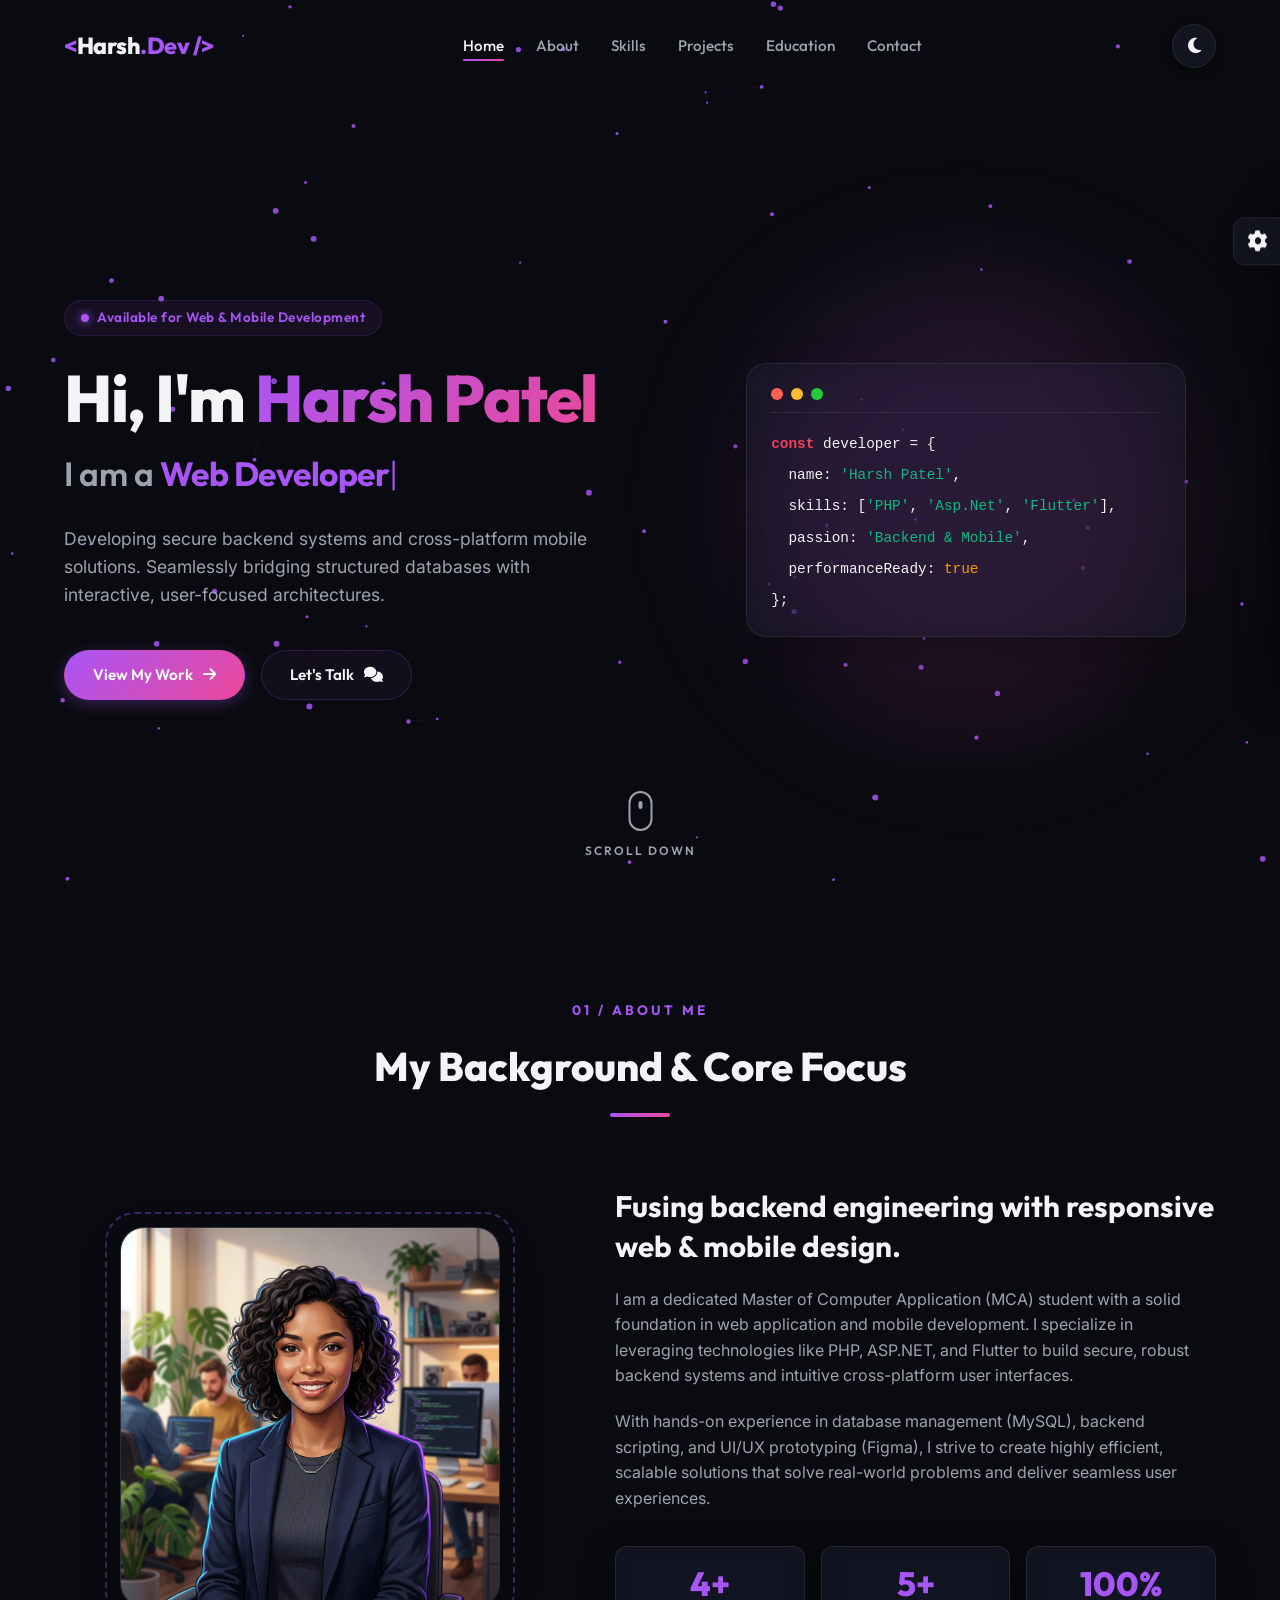
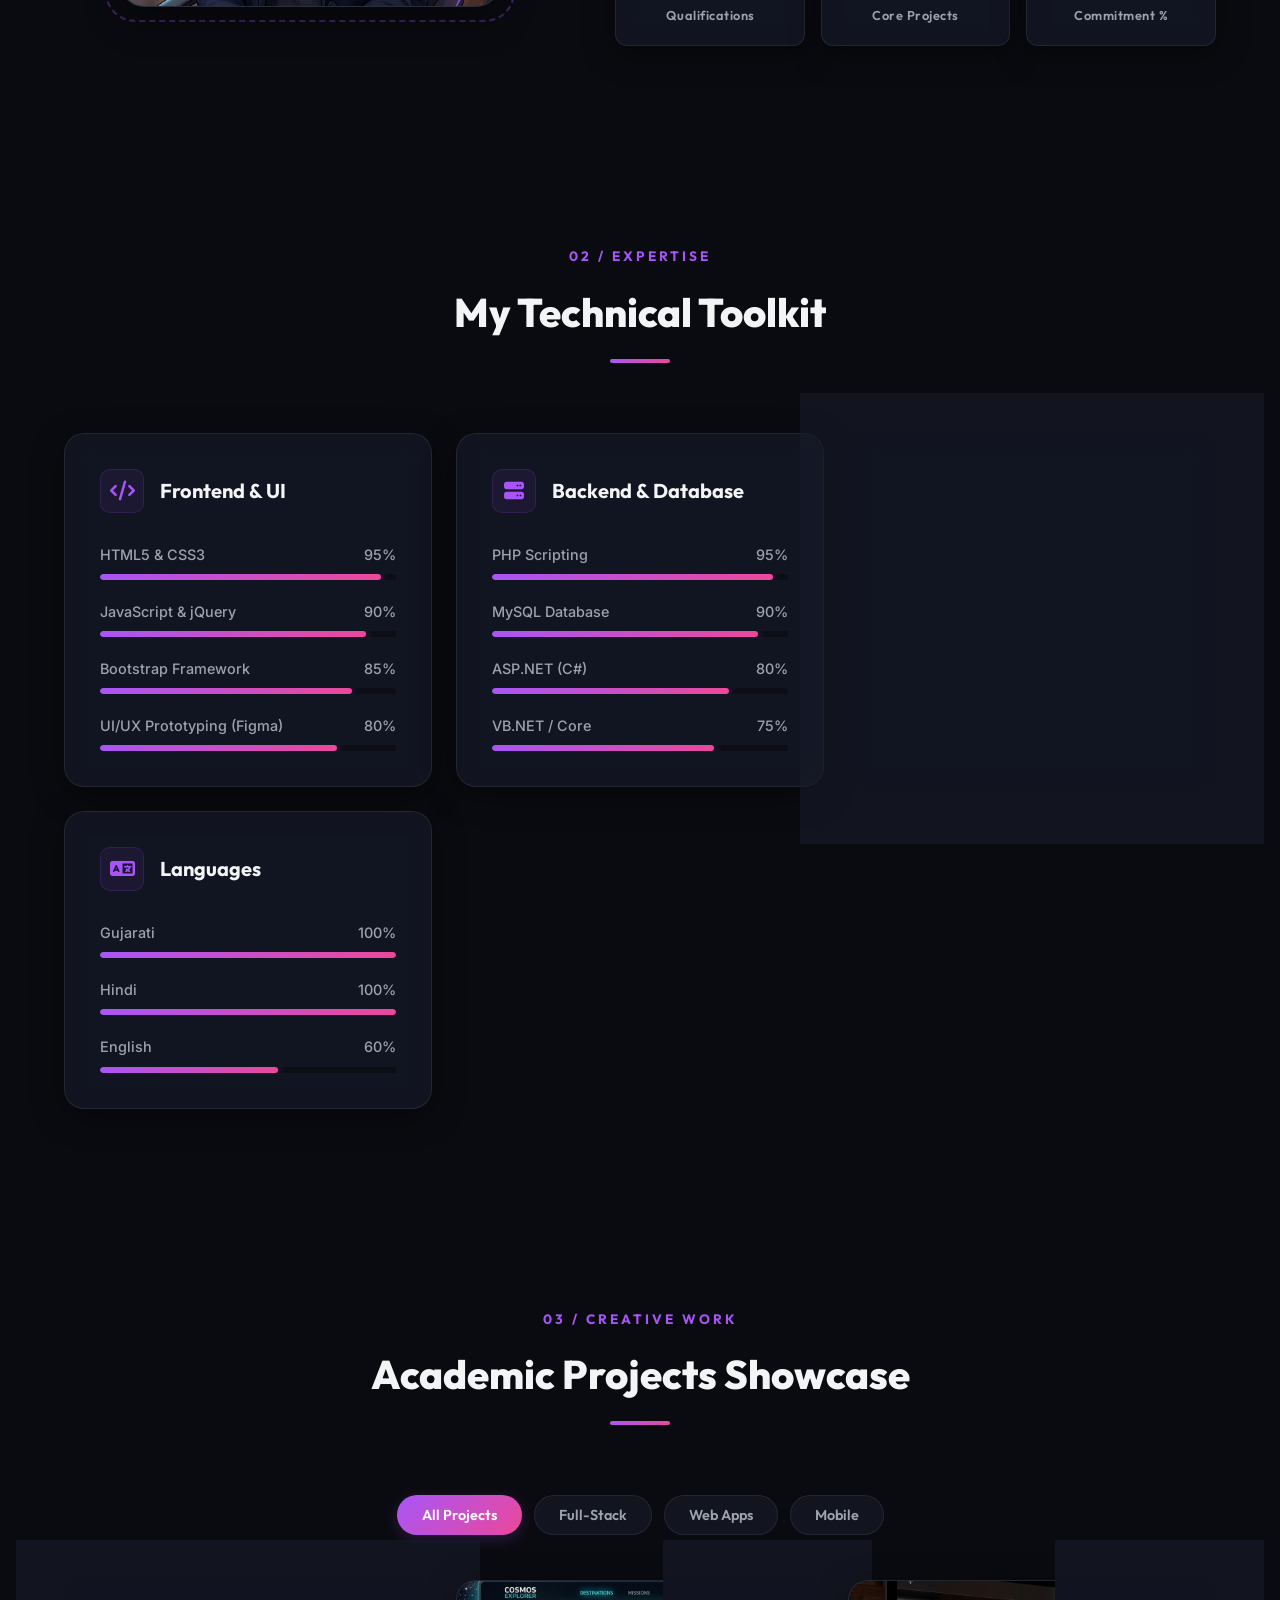
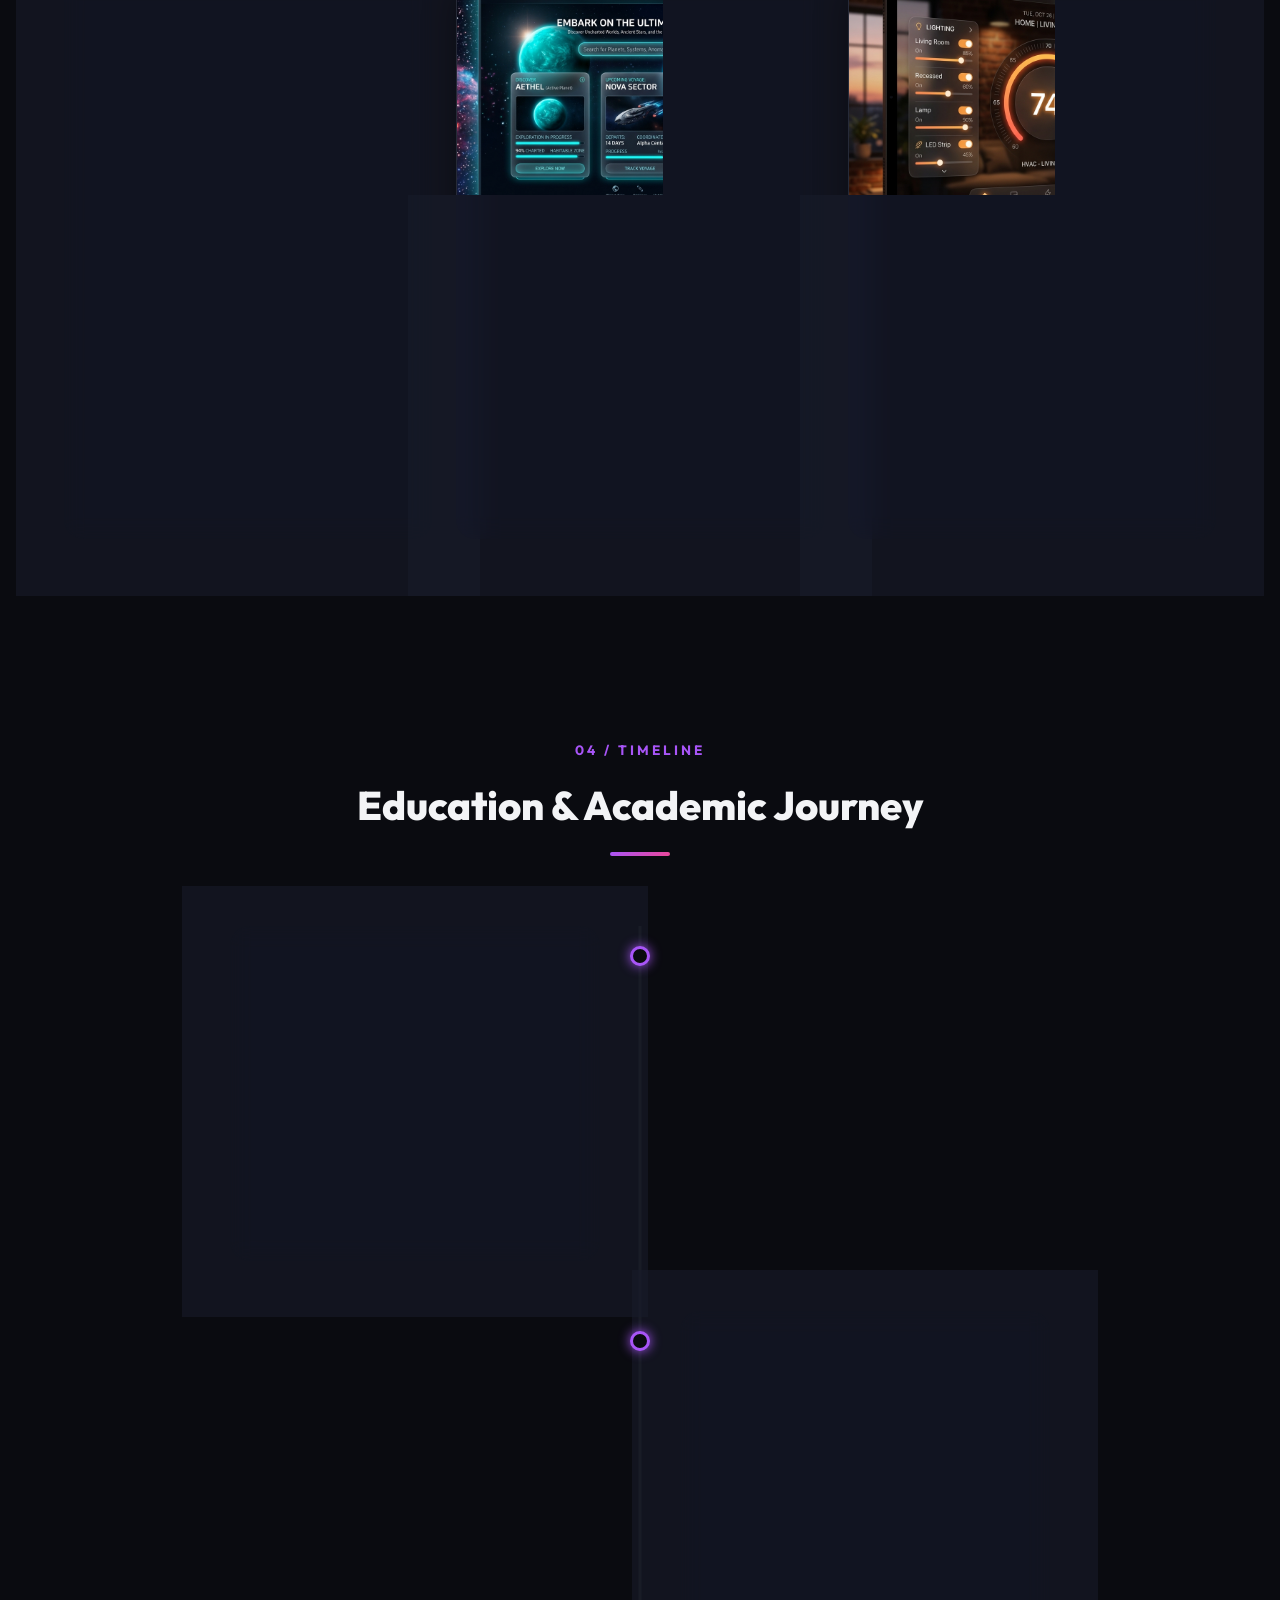
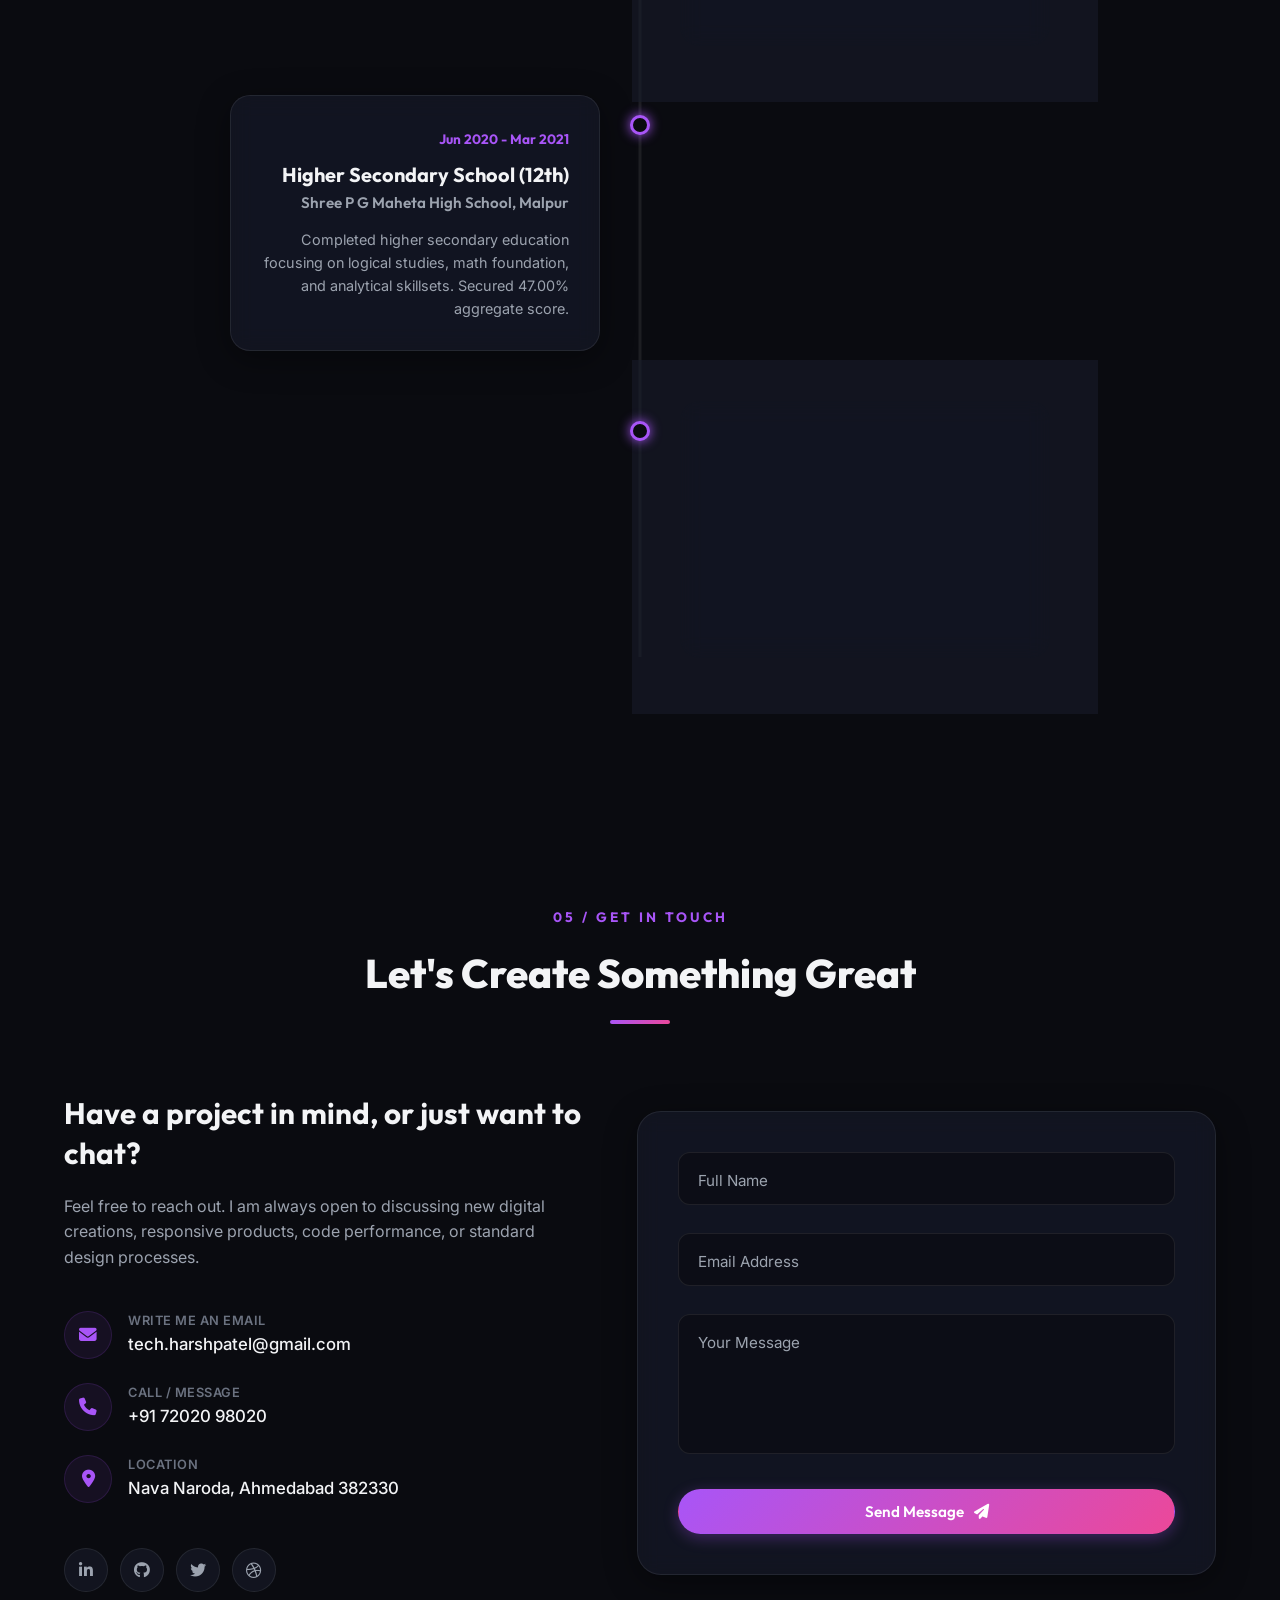
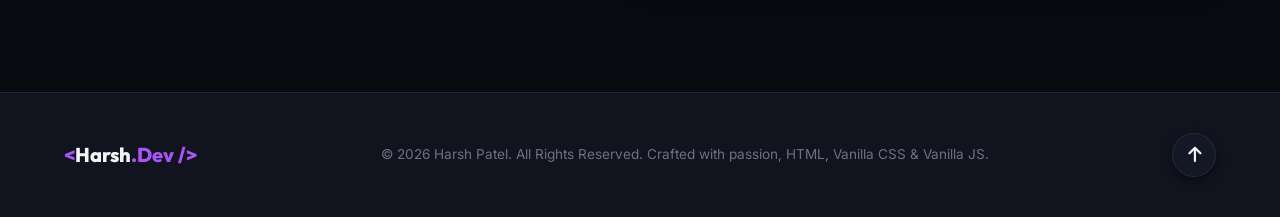
==== commit 174d0b16: "..." ====
--- a/code/index.html
+++ b/code/index.html
@@ -111,16 +111,16 @@
         <section id="hero" class="hero-section">
             <div class="hero-container">
                 <div class="hero-content">
-                    <div class="greeting-badge animate-fade-in">
+                    <div class="greeting-badge animate-fade-in" data-field="heroBadge">
                         <span class="badge-dot"></span> Available for Web & Mobile Development
                     </div>
-                    <h1 class="hero-title animate-fade-in-up">
+                    <h1 class="hero-title animate-fade-in-up" data-field="heroTitle">
                         Hi, I'm <span class="accent-text gradient-text">Harsh Patel</span>
                     </h1>
                     <h2 class="hero-subtitle animate-fade-in-up-delay">
                         I am a <span class="typing-text" id="typingElement">Web Developer</span><span class="typing-cursor">|</span>
                     </h2>
-                    <p class="hero-description animate-fade-in-up-delay-2">
+                    <p class="hero-description animate-fade-in-up-delay-2" data-field="heroDesc">
                         Developing secure backend systems and cross-platform mobile solutions. Seamlessly bridging structured databases with interactive, user-focused architectures.
                     </p>
                     <div class="hero-actions animate-fade-in-up-delay-3">
@@ -181,11 +181,11 @@
                     </div>
                     
                     <div class="about-content">
-                        <h3>Fusing backend engineering with responsive web & mobile design.</h3>
-                        <p>
+                        <h3 data-field="aboutTitle">Fusing backend engineering with responsive web & mobile design.</h3>
+                        <p data-field="aboutDesc1">
                             I am a dedicated Master of Computer Application (MCA) student with a solid foundation in web application and mobile development. I specialize in leveraging technologies like PHP, ASP.NET, and Flutter to build secure, robust backend systems and intuitive cross-platform user interfaces.
                         </p>
-                        <p>
+                        <p data-field="aboutDesc2">
                             With hands-on experience in database management (MySQL), backend scripting, and UI/UX prototyping (Figma), I strive to create highly efficient, scalable solutions that solve real-world problems and deliver seamless user experiences.
                         </p>
                         
@@ -597,8 +597,8 @@
 
                 <div class="contact-grid">
                     <div class="contact-info">
-                        <h3>Have a project in mind, or just want to chat?</h3>
-                        <p>Feel free to reach out. I am always open to discussing new digital creations, responsive products, code performance, or standard design processes.</p>
+                        <h3 data-field="contactTitle">Have a project in mind, or just want to chat?</h3>
+                        <p data-field="contactDesc">Feel free to reach out. I am always open to discussing new digital creations, responsive products, code performance, or standard design processes.</p>
                         
                         <div class="contact-methods">
                             <div class="contact-method-item">
